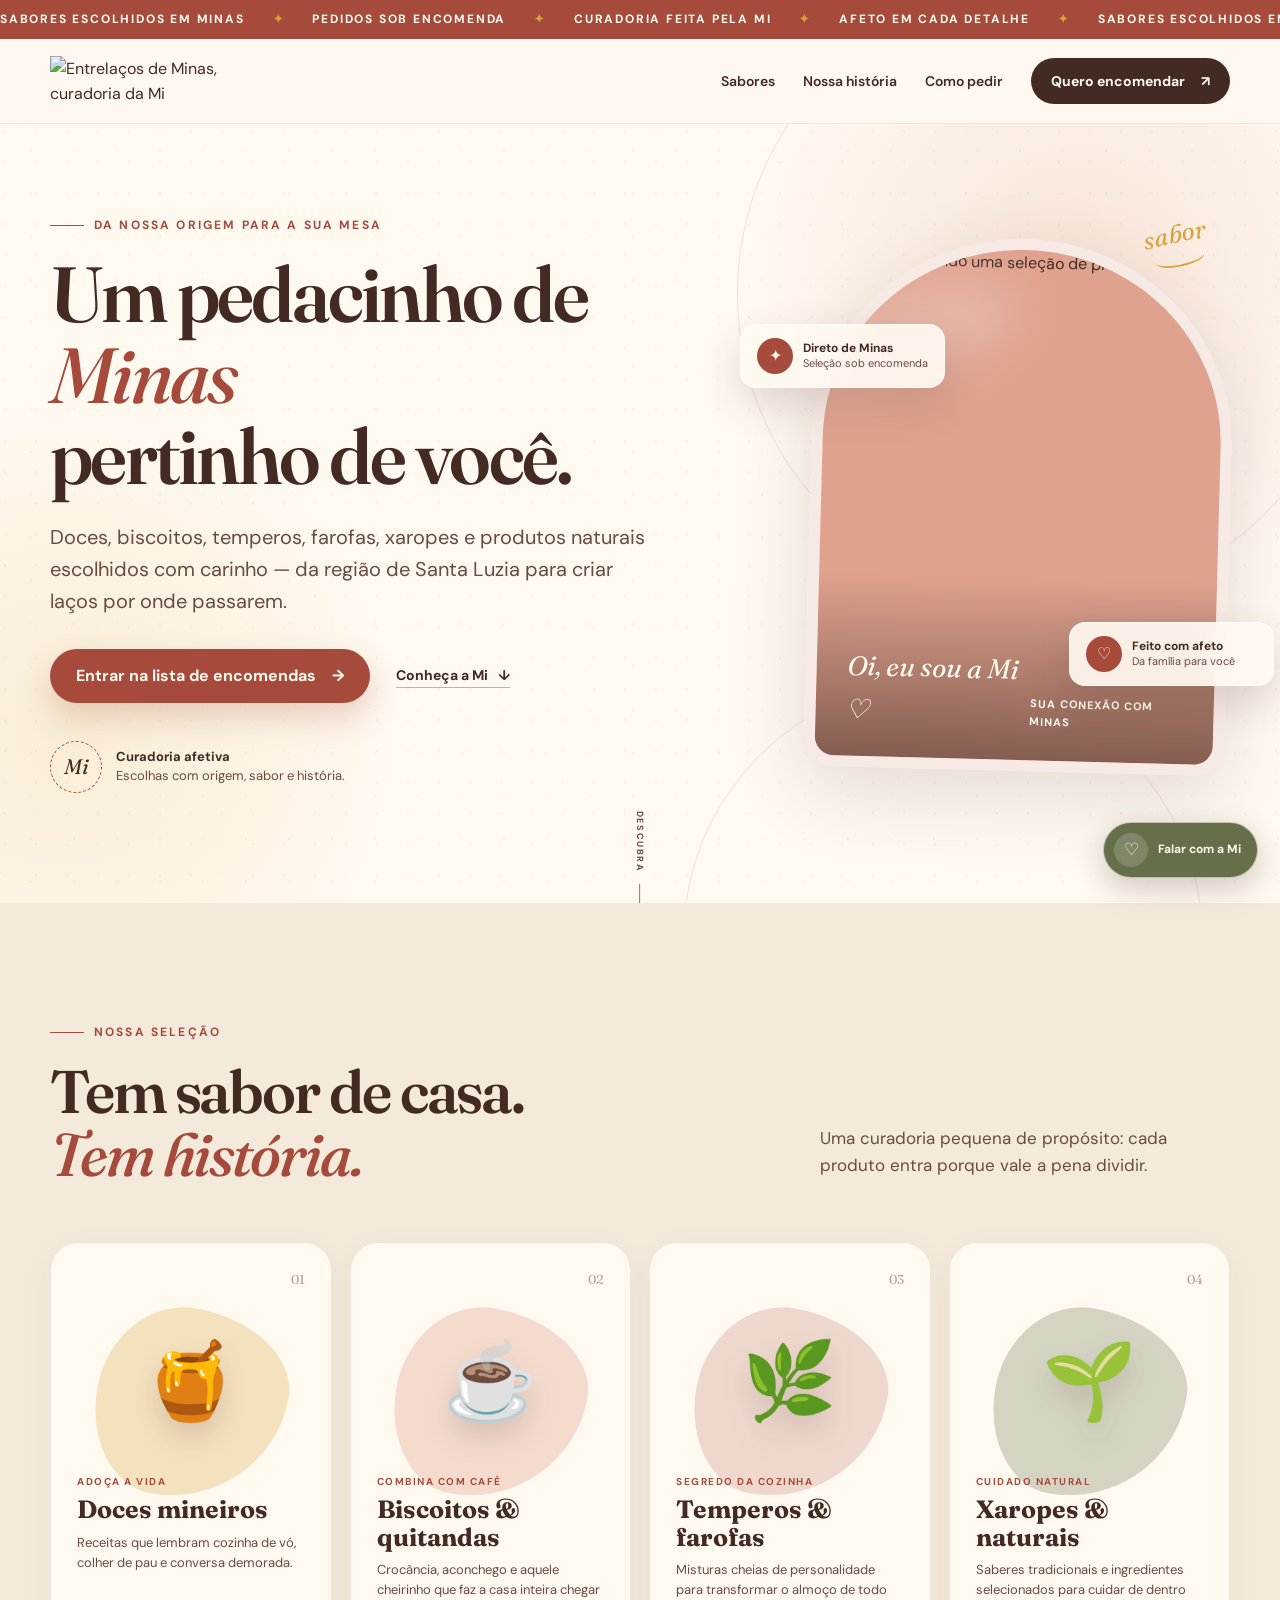
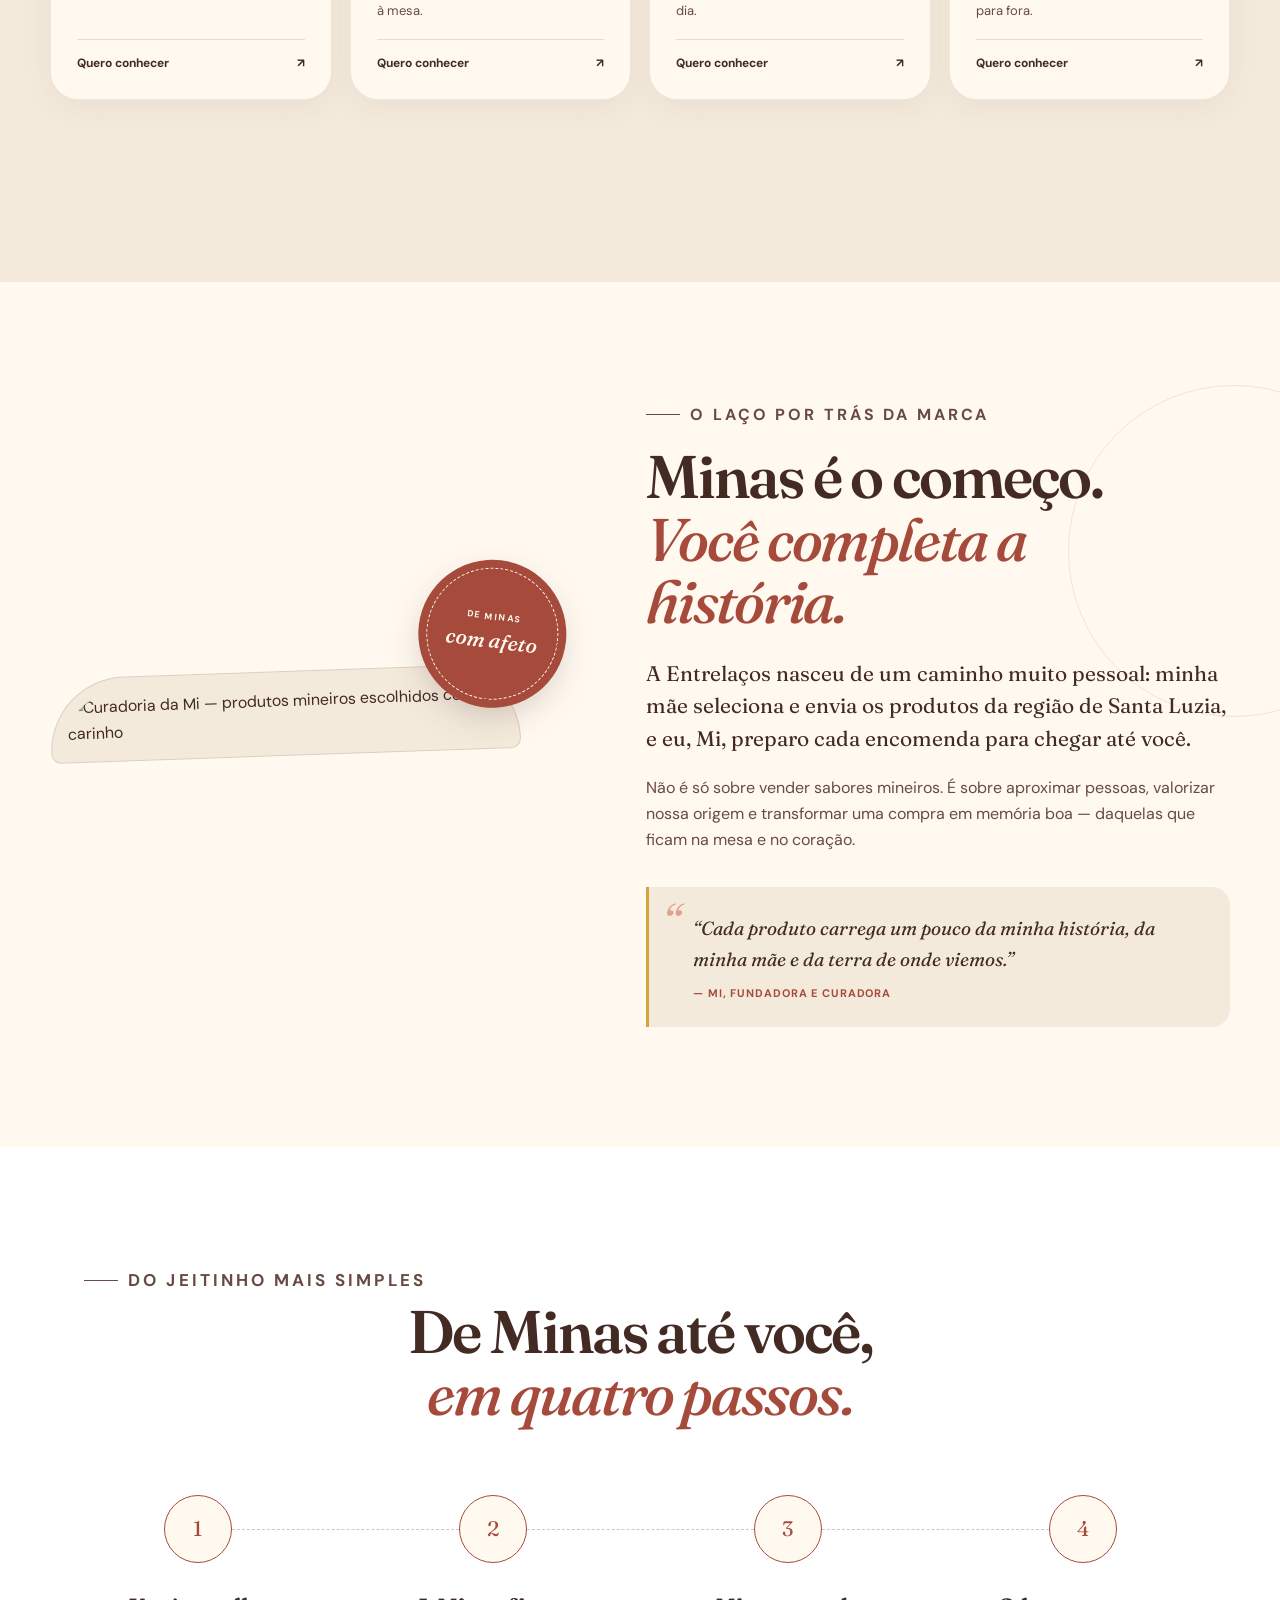
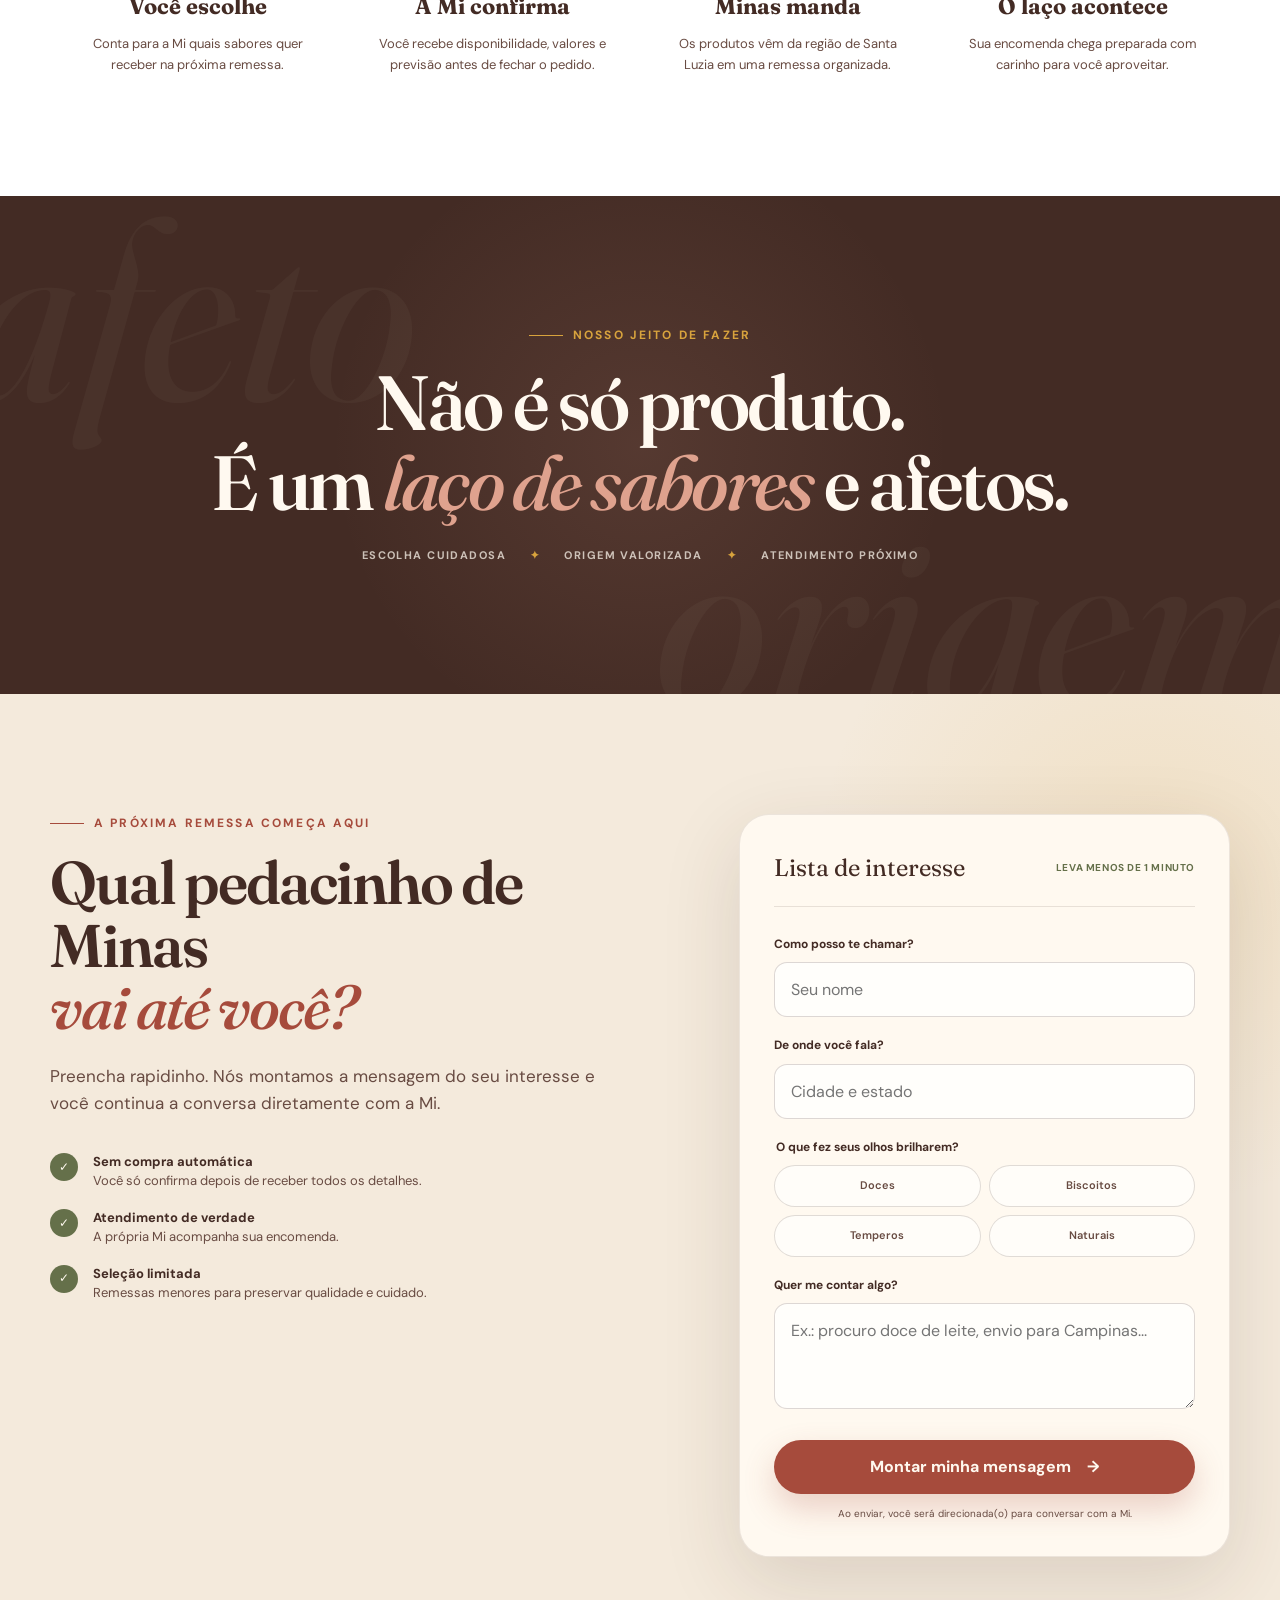
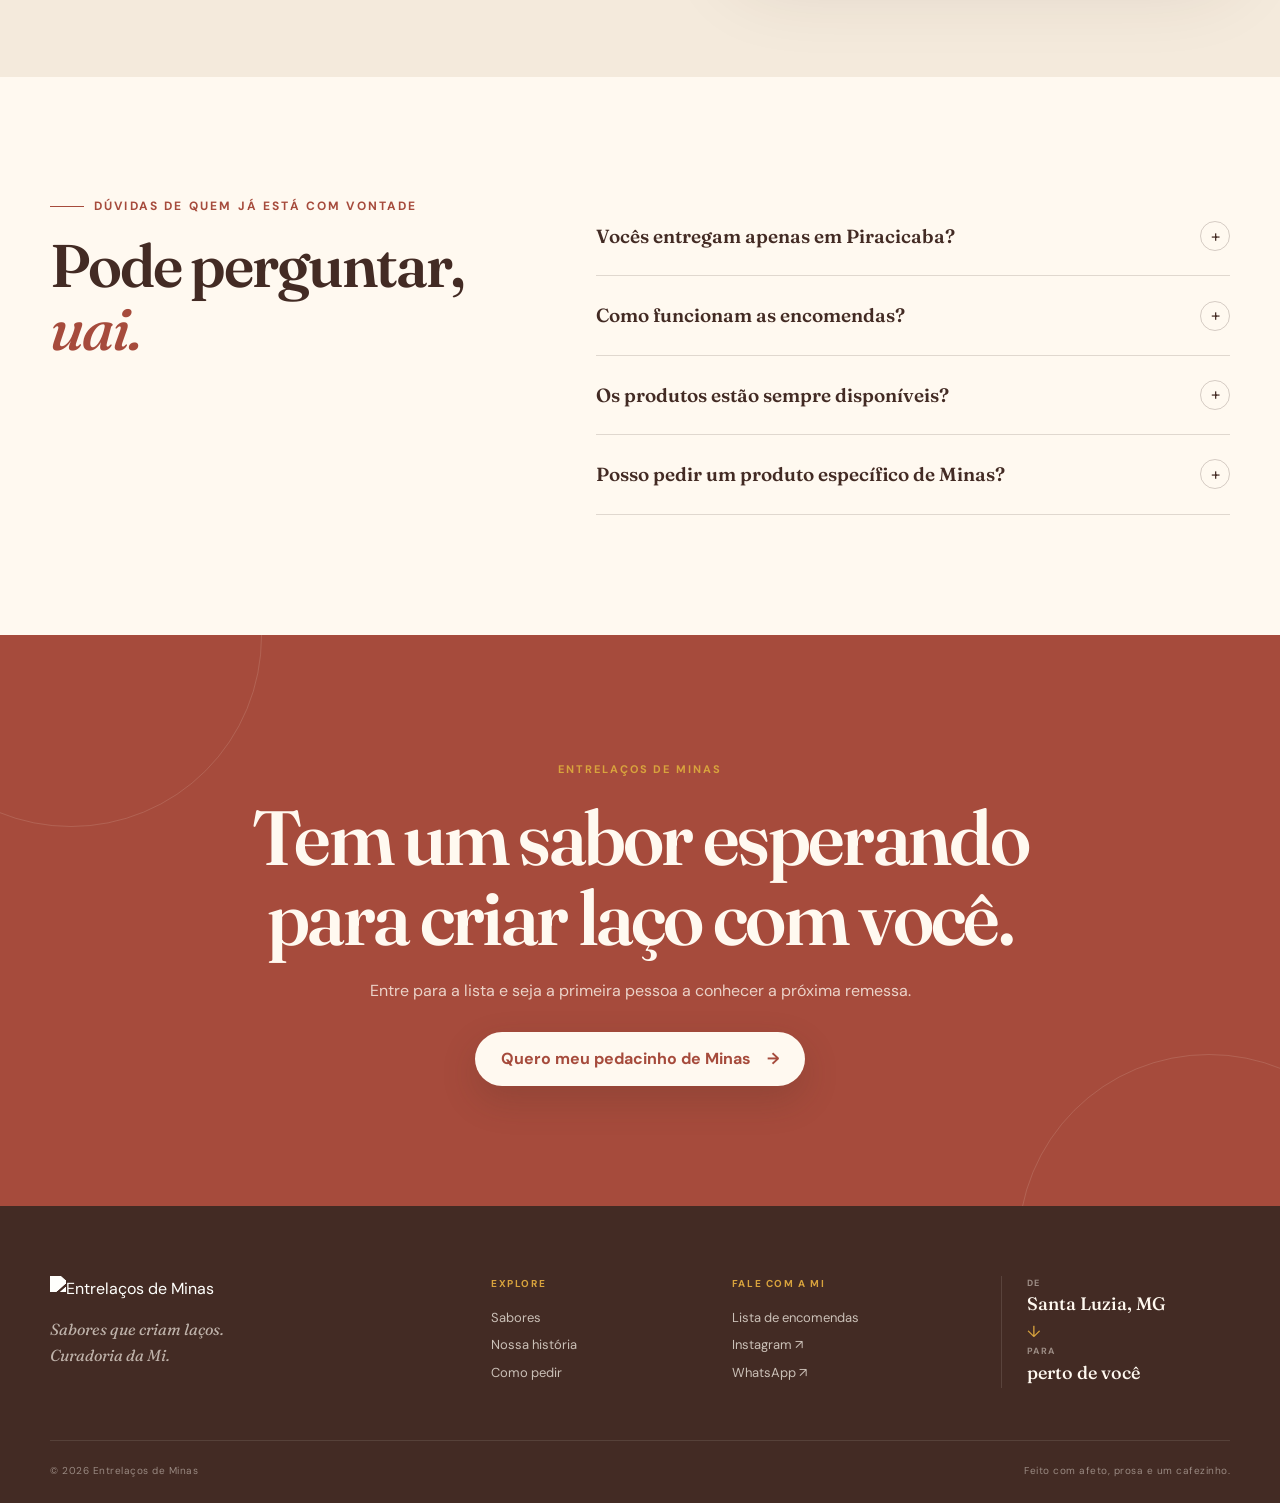
==== index.html @ acceaf6e "Publica a primeira versão do site" ====
<!doctype html>
<html lang="pt-BR">
  <head>
    <meta charset="UTF-8" />
    <meta name="viewport" content="width=device-width, initial-scale=1.0" />
    <meta
      name="description"
      content="Entrelaços de Minas — sabores mineiros escolhidos com carinho pela Mi e enviados até você. Doces, biscoitos, temperos, farofas, xaropes e produtos naturais sob encomenda."
    />
    <meta name="theme-color" content="#a64b3c" />
    <meta property="og:title" content="Entrelaços de Minas | Curadoria da Mi" />
    <meta property="og:description" content="Sabores que criam laços. Um pedacinho de Minas pertinho de você." />
    <meta property="og:type" content="website" />
    <meta property="og:image" content="assets/mi-curadoria.jpg" />
    <title>Entrelaços de Minas | Curadoria da Mi</title>
    <link rel="icon" type="image/png" href="assets/favicon.png" />
    <link rel="preconnect" href="https://fonts.googleapis.com" />
    <link rel="preconnect" href="https://fonts.gstatic.com" crossorigin />
    <link
      href="https://fonts.googleapis.com/css2?family=DM+Sans:wght@400;500;600;700&family=Fraunces:opsz,wght@9..144,500;9..144,600;9..144,700&display=swap"
      rel="stylesheet"
    />
    <link rel="stylesheet" href="styles.css" />
  </head>
  <body>
    <a class="skip-link" href="#conteudo">Pular para o conteúdo</a>

    <div class="announcement">
      <div class="marquee" aria-label="Produtos mineiros sob encomenda">
        <div class="marquee__track">
          <span>Sabores escolhidos em Minas</span><i>✦</i>
          <span>Pedidos sob encomenda</span><i>✦</i>
          <span>Curadoria feita pela Mi</span><i>✦</i>
          <span>Afeto em cada detalhe</span><i>✦</i>
          <span aria-hidden="true">Sabores escolhidos em Minas</span><i aria-hidden="true">✦</i>
          <span aria-hidden="true">Pedidos sob encomenda</span><i aria-hidden="true">✦</i>
          <span aria-hidden="true">Curadoria feita pela Mi</span><i aria-hidden="true">✦</i>
          <span aria-hidden="true">Afeto em cada detalhe</span><i aria-hidden="true">✦</i>
        </div>
      </div>
    </div>

    <header class="site-header" id="inicio">
      <div class="shell header-inner">
        <a class="brand" href="#inicio" aria-label="Entrelaços de Minas — início">
          <img src="assets/logo-entrelacos.png" alt="Entrelaços de Minas, curadoria da Mi" />
        </a>

        <button class="menu-button" type="button" aria-expanded="false" aria-controls="menu-principal">
          <span></span><span></span><span></span>
          <span class="sr-only">Abrir menu</span>
        </button>

        <nav class="main-nav" id="menu-principal" aria-label="Menu principal">
          <a href="#sabores">Sabores</a>
          <a href="#historia">Nossa história</a>
          <a href="#como-funciona">Como pedir</a>
          <a class="nav-cta" href="#encomenda">Quero encomendar <span>↗</span></a>
        </nav>
      </div>
    </header>

    <main id="conteudo">
      <section class="hero">
        <div class="hero-orbit orbit-one" aria-hidden="true"></div>
        <div class="hero-orbit orbit-two" aria-hidden="true"></div>
        <div class="shell hero-grid">
          <div class="hero-copy">
            <p class="eyebrow reveal">Da nossa origem para a sua mesa</p>
            <h1 class="reveal reveal-delay-1">
              Um pedacinho de <em>Minas</em><br />pertinho de você.
            </h1>
            <p class="hero-text reveal reveal-delay-2">
              Doces, biscoitos, temperos, farofas, xaropes e produtos naturais escolhidos com carinho — da região de Santa Luzia para criar laços por onde passarem.
            </p>
            <div class="hero-actions reveal reveal-delay-3">
              <a class="button button-primary" href="#encomenda">Entrar na lista de encomendas <span>→</span></a>
              <a class="text-link" href="#historia">Conheça a Mi <span>↓</span></a>
            </div>
            <div class="hero-proof reveal reveal-delay-4">
              <div class="proof-seal" aria-hidden="true"><span>Mi</span></div>
              <p><strong>Curadoria afetiva</strong><br />Escolhas com origem, sabor e história.</p>
            </div>
          </div>

          <div class="hero-visual reveal reveal-delay-2">
            <div class="photo-frame">
              <div class="photo-glow"></div>
              <img src="assets/mi-curadoria.jpg" alt="Mi apresentando uma seleção de produtos mineiros" />
              <div class="photo-caption">
                <span>Oi, eu sou a Mi ♡</span>
                <small>Sua conexão com Minas</small>
              </div>
            </div>
            <div class="floating-card floating-card-top">
              <span class="mini-icon">✦</span>
              <p><strong>Direto de Minas</strong><br />Seleção sob encomenda</p>
            </div>
            <div class="floating-card floating-card-bottom">
              <span class="mini-icon">♡</span>
              <p><strong>Feito com afeto</strong><br />Da família para você</p>
            </div>
            <span class="scribble scribble-one" aria-hidden="true">sabor</span>
          </div>
        </div>

        <a class="scroll-cue" href="#sabores" aria-label="Rolar para conhecer os sabores">
          <span>descubra</span><i></i>
        </a>
      </section>

      <section class="categories section" id="sabores">
        <div class="shell">
          <div class="section-heading reveal">
            <div>
              <p class="eyebrow">Nossa seleção</p>
              <h2>Tem sabor de casa.<br /><em>Tem história.</em></h2>
            </div>
            <p>Uma curadoria pequena de propósito: cada produto entra porque vale a pena dividir.</p>
          </div>

          <div class="category-grid">
            <article class="category-card card-sweets reveal">
              <div class="category-number">01</div>
              <div class="category-art" aria-hidden="true"><span>🍯</span></div>
              <p class="category-tag">Adoça a vida</p>
              <h3>Doces mineiros</h3>
              <p>Receitas que lembram cozinha de vó, colher de pau e conversa demorada.</p>
              <a href="#encomenda" data-interest="Doces mineiros">Quero conhecer <span>↗</span></a>
            </article>

            <article class="category-card card-biscuits reveal reveal-delay-1">
              <div class="category-number">02</div>
              <div class="category-art" aria-hidden="true"><span>☕</span></div>
              <p class="category-tag">Combina com café</p>
              <h3>Biscoitos & quitandas</h3>
              <p>Crocância, aconchego e aquele cheirinho que faz a casa inteira chegar à mesa.</p>
              <a href="#encomenda" data-interest="Biscoitos e quitandas">Quero conhecer <span>↗</span></a>
            </article>

            <article class="category-card card-spices reveal reveal-delay-2">
              <div class="category-number">03</div>
              <div class="category-art" aria-hidden="true"><span>🌿</span></div>
              <p class="category-tag">Segredo da cozinha</p>
              <h3>Temperos & farofas</h3>
              <p>Misturas cheias de personalidade para transformar o almoço de todo dia.</p>
              <a href="#encomenda" data-interest="Temperos e farofas">Quero conhecer <span>↗</span></a>
            </article>

            <article class="category-card card-natural reveal reveal-delay-3">
              <div class="category-number">04</div>
              <div class="category-art" aria-hidden="true"><span>🌱</span></div>
              <p class="category-tag">Cuidado natural</p>
              <h3>Xaropes & naturais</h3>
              <p>Saberes tradicionais e ingredientes selecionados para cuidar de dentro para fora.</p>
              <a href="#encomenda" data-interest="Xaropes e produtos naturais">Quero conhecer <span>↗</span></a>
            </article>
          </div>

          <p class="availability-note reveal"><span>✦</span> A seleção varia conforme cada remessa. É isso que torna cada chegada tão especial.</p>
        </div>
      </section>

      <section class="story section" id="historia">
        <div class="shell story-grid">
          <div class="story-visual reveal">
            <div class="story-image-wrap">
              <img src="assets/post-curadoria.png" alt="Curadoria da Mi — produtos mineiros escolhidos com carinho" />
              <div class="stamp" aria-hidden="true"><span>de Minas</span><b>com afeto</b></div>
            </div>
          </div>

          <div class="story-copy reveal reveal-delay-1">
            <p class="eyebrow">O laço por trás da marca</p>
            <h2>Minas é o começo.<br /><em>Você completa a história.</em></h2>
            <p class="story-lead">
              A Entrelaços nasceu de um caminho muito pessoal: minha mãe seleciona e envia os produtos da região de Santa Luzia, e eu, Mi, preparo cada encomenda para chegar até você.
            </p>
            <p>
              Não é só sobre vender sabores mineiros. É sobre aproximar pessoas, valorizar nossa origem e transformar uma compra em memória boa — daquelas que ficam na mesa e no coração.
            </p>
            <blockquote>
              “Cada produto carrega um pouco da minha história, da minha mãe e da terra de onde viemos.”
              <cite>— Mi, fundadora e curadora</cite>
            </blockquote>
          </div>
        </div>
      </section>

      <section class="path section" id="como-funciona">
        <div class="shell">
          <div class="section-heading centered reveal">
            <p class="eyebrow">Do jeitinho mais simples</p>
            <h2>De Minas até você,<br /><em>em quatro passos.</em></h2>
          </div>

          <div class="steps">
            <article class="step reveal">
              <div class="step-icon">1</div>
              <span class="step-line" aria-hidden="true"></span>
              <h3>Você escolhe</h3>
              <p>Conta para a Mi quais sabores quer receber na próxima remessa.</p>
            </article>
            <article class="step reveal reveal-delay-1">
              <div class="step-icon">2</div>
              <span class="step-line" aria-hidden="true"></span>
              <h3>A Mi confirma</h3>
              <p>Você recebe disponibilidade, valores e previsão antes de fechar o pedido.</p>
            </article>
            <article class="step reveal reveal-delay-2">
              <div class="step-icon">3</div>
              <span class="step-line" aria-hidden="true"></span>
              <h3>Minas manda</h3>
              <p>Os produtos vêm da região de Santa Luzia em uma remessa organizada.</p>
            </article>
            <article class="step reveal reveal-delay-3">
              <div class="step-icon">4</div>
              <h3>O laço acontece</h3>
              <p>Sua encomenda chega preparada com carinho para você aproveitar.</p>
            </article>
          </div>
        </div>
      </section>

      <section class="manifesto">
        <div class="manifesto-word word-one" aria-hidden="true">afeto</div>
        <div class="manifesto-word word-two" aria-hidden="true">origem</div>
        <div class="shell manifesto-inner reveal">
          <p class="eyebrow light">Nosso jeito de fazer</p>
          <h2>Não é só produto.<br />É um <em>laço de sabores</em> e afetos.</h2>
          <div class="manifesto-values">
            <span>Escolha cuidadosa</span>
            <i>✦</i>
            <span>Origem valorizada</span>
            <i>✦</i>
            <span>Atendimento próximo</span>
          </div>
        </div>
      </section>

      <section class="order section" id="encomenda">
        <div class="shell order-grid">
          <div class="order-copy reveal">
            <p class="eyebrow">A próxima remessa começa aqui</p>
            <h2>Qual pedacinho de Minas<br /><em>vai até você?</em></h2>
            <p>Preencha rapidinho. Nós montamos a mensagem do seu interesse e você continua a conversa diretamente com a Mi.</p>

            <div class="order-perks">
              <div><span>✓</span><p><strong>Sem compra automática</strong><br />Você só confirma depois de receber todos os detalhes.</p></div>
              <div><span>✓</span><p><strong>Atendimento de verdade</strong><br />A própria Mi acompanha sua encomenda.</p></div>
              <div><span>✓</span><p><strong>Seleção limitada</strong><br />Remessas menores para preservar qualidade e cuidado.</p></div>
            </div>
          </div>

          <form class="order-form reveal reveal-delay-1" id="order-form">
            <div class="form-top">
              <span>Lista de interesse</span>
              <small>Leva menos de 1 minuto</small>
            </div>

            <label for="name">Como posso te chamar?</label>
            <input id="name" name="name" type="text" placeholder="Seu nome" autocomplete="name" required />

            <label for="city">De onde você fala?</label>
            <input id="city" name="city" type="text" placeholder="Cidade e estado" autocomplete="address-level2" required />

            <fieldset>
              <legend>O que fez seus olhos brilharem?</legend>
              <div class="choice-grid">
                <label class="choice"><input type="checkbox" name="interest" value="Doces mineiros" /><span>Doces</span></label>
                <label class="choice"><input type="checkbox" name="interest" value="Biscoitos e quitandas" /><span>Biscoitos</span></label>
                <label class="choice"><input type="checkbox" name="interest" value="Temperos e farofas" /><span>Temperos</span></label>
                <label class="choice"><input type="checkbox" name="interest" value="Xaropes e naturais" /><span>Naturais</span></label>
              </div>
            </fieldset>

            <label for="note">Quer me contar algo?</label>
            <textarea id="note" name="note" rows="3" placeholder="Ex.: procuro doce de leite, envio para Campinas..."></textarea>

            <button class="button button-primary form-submit" type="submit">Montar minha mensagem <span>→</span></button>
            <p class="form-note">Ao enviar, você será direcionada(o) para conversar com a Mi.</p>
          </form>
        </div>
      </section>

      <section class="faq section">
        <div class="shell faq-grid">
          <div class="faq-heading reveal">
            <p class="eyebrow">Dúvidas de quem já está com vontade</p>
            <h2>Pode perguntar,<br /><em>uai.</em></h2>
          </div>
          <div class="accordion reveal reveal-delay-1">
            <details>
              <summary>Vocês entregam apenas em Piracicaba?<span>+</span></summary>
              <p>Não. A Entrelaços nasceu em Piracicaba, mas queremos levar os sabores de Minas cada vez mais longe. A disponibilidade e o frete são confirmados conforme sua cidade.</p>
            </details>
            <details>
              <summary>Como funcionam as encomendas?<span>+</span></summary>
              <p>Você demonstra interesse, recebe o catálogo da remessa e confirma o pedido diretamente com a Mi. Tudo é combinado antes do pagamento.</p>
            </details>
            <details>
              <summary>Os produtos estão sempre disponíveis?<span>+</span></summary>
              <p>Como trabalhamos com curadoria e remessas, a seleção pode variar. Assim você conhece novos sabores e cada envio continua especial.</p>
            </details>
            <details>
              <summary>Posso pedir um produto específico de Minas?<span>+</span></summary>
              <p>Claro! Conte para a Mi o que procura. Se estiver ao alcance da nossa rede em Santa Luzia e região, vamos tentar incluir na próxima seleção.</p>
            </details>
          </div>
        </div>
      </section>

      <section class="final-cta">
        <div class="final-cta-pattern" aria-hidden="true"></div>
        <div class="shell final-cta-inner reveal">
          <span class="final-mini">Entrelaços de Minas</span>
          <h2>Tem um sabor esperando<br />para criar laço com você.</h2>
          <p>Entre para a lista e seja a primeira pessoa a conhecer a próxima remessa.</p>
          <a class="button button-cream" href="#encomenda">Quero meu pedacinho de Minas <span>→</span></a>
        </div>
      </section>
    </main>

    <footer>
      <div class="shell footer-grid">
        <div class="footer-brand">
          <img src="assets/logo-entrelacos.png" alt="Entrelaços de Minas" />
          <p>Sabores que criam laços.<br />Curadoria da Mi.</p>
        </div>
        <div class="footer-links">
          <p>Explore</p>
          <a href="#sabores">Sabores</a>
          <a href="#historia">Nossa história</a>
          <a href="#como-funciona">Como pedir</a>
        </div>
        <div class="footer-links">
          <p>Fale com a Mi</p>
          <a href="#encomenda">Lista de encomendas</a>
          <a class="instagram-link" href="#" rel="noopener">Instagram <span>↗</span></a>
          <a class="whatsapp-link" href="#">WhatsApp <span>↗</span></a>
        </div>
        <div class="footer-origin">
          <span>De</span>
          <strong>Santa Luzia, MG</strong>
          <i>↓</i>
          <span>Para</span>
          <strong>perto de você</strong>
        </div>
      </div>
      <div class="shell footer-bottom">
        <p>© <span id="year"></span> Entrelaços de Minas</p>
        <p>Feito com afeto, prosa e um cafezinho.</p>
      </div>
    </footer>

    <a class="floating-whatsapp whatsapp-link" href="#" aria-label="Conversar com a Mi pelo WhatsApp">
      <span>♡</span><b>Falar com a Mi</b>
    </a>

    <div class="toast" id="toast" role="status" aria-live="polite"></div>

    <script src="config.js"></script>
    <script src="script.js"></script>
  </body>
</html>
---- styles.css ----
:root {
  --cream: #fff9f0;
  --cream-deep: #f4eadc;
  --terra: #a64b3c;
  --terra-dark: #81382e;
  --coffee: #432b24;
  --coffee-soft: #684b42;
  --gold: #d8a33d;
  --olive: #65704a;
  --rose: #dfa28e;
  --white: #ffffff;
  --shadow: 0 24px 80px rgba(67, 43, 36, 0.14);
  --radius: 28px;
  --shell: min(1180px, calc(100% - 48px));
  --serif: "Fraunces", Georgia, serif;
  --sans: "DM Sans", Arial, sans-serif;
}

* {
  box-sizing: border-box;
}

html {
  scroll-behavior: smooth;
  scroll-padding-top: 100px;
}

body {
  margin: 0;
  overflow-x: hidden;
  background: var(--cream);
  color: var(--coffee);
  font-family: var(--sans);
  font-size: 16px;
  line-height: 1.6;
}

body.menu-open {
  overflow: hidden;
}

img {
  display: block;
  max-width: 100%;
}

a {
  color: inherit;
  text-decoration: none;
}

button,
input,
textarea {
  font: inherit;
}

.shell {
  width: var(--shell);
  margin-inline: auto;
}

.section {
  padding: 120px 0;
}

.sr-only {
  position: absolute;
  width: 1px;
  height: 1px;
  padding: 0;
  margin: -1px;
  overflow: hidden;
  clip: rect(0, 0, 0, 0);
  white-space: nowrap;
  border: 0;
}

.skip-link {
  position: fixed;
  top: 12px;
  left: 12px;
  z-index: 9999;
  padding: 12px 18px;
  transform: translateY(-160%);
  border-radius: 999px;
  background: var(--coffee);
  color: var(--cream);
  transition: transform 0.2s ease;
}

.skip-link:focus {
  transform: translateY(0);
}

.announcement {
  position: relative;
  z-index: 50;
  overflow: hidden;
  background: var(--terra);
  color: var(--cream);
  font-size: 12px;
  font-weight: 700;
  letter-spacing: 0.15em;
  text-transform: uppercase;
}

.marquee {
  overflow: hidden;
}

.marquee__track {
  display: flex;
  width: max-content;
  align-items: center;
  gap: 28px;
  padding: 10px 0;
  animation: marquee 26s linear infinite;
}

.marquee i {
  color: var(--gold);
  font-style: normal;
}

@keyframes marquee {
  to { transform: translateX(-50%); }
}

.site-header {
  position: sticky;
  top: 0;
  z-index: 40;
  border-bottom: 1px solid rgba(67, 43, 36, 0.08);
  background: rgba(255, 249, 240, 0.86);
  backdrop-filter: blur(18px);
}

.header-inner {
  display: flex;
  min-height: 84px;
  align-items: center;
  justify-content: space-between;
  gap: 28px;
}

.brand {
  width: 220px;
  flex: 0 0 auto;
}

.brand img {
  width: 100%;
}

.main-nav {
  display: flex;
  align-items: center;
  gap: 28px;
  font-size: 14px;
  font-weight: 600;
}

.main-nav > a:not(.nav-cta) {
  position: relative;
  padding: 8px 0;
}

.main-nav > a:not(.nav-cta)::after {
  position: absolute;
  right: 0;
  bottom: 2px;
  left: 0;
  height: 2px;
  content: "";
  background: var(--terra);
  transform: scaleX(0);
  transform-origin: right;
  transition: transform 0.3s ease;
}

.main-nav > a:not(.nav-cta):hover::after,
.main-nav > a:not(.nav-cta):focus-visible::after {
  transform: scaleX(1);
  transform-origin: left;
}

.nav-cta,
.button {
  display: inline-flex;
  min-height: 54px;
  align-items: center;
  justify-content: center;
  gap: 16px;
  border: 0;
  border-radius: 999px;
  cursor: pointer;
  font-weight: 700;
  transition: transform 0.25s ease, box-shadow 0.25s ease, background 0.25s ease;
}

.nav-cta {
  min-height: 46px;
  padding: 0 20px;
  background: var(--coffee);
  color: var(--cream);
}

.button {
  padding: 0 26px;
}

.button:hover,
.nav-cta:hover {
  transform: translateY(-3px);
}

.button-primary {
  background: var(--terra);
  box-shadow: 0 14px 32px rgba(166, 75, 60, 0.24);
  color: var(--cream);
}

.button-primary:hover {
  background: var(--terra-dark);
  box-shadow: 0 18px 40px rgba(166, 75, 60, 0.32);
}

.button-cream {
  background: var(--cream);
  box-shadow: 0 14px 36px rgba(67, 43, 36, 0.2);
  color: var(--terra);
}

.menu-button {
  display: none;
  width: 48px;
  height: 48px;
  align-items: center;
  justify-content: center;
  flex-direction: column;
  gap: 5px;
  border: 1px solid rgba(67, 43, 36, 0.15);
  border-radius: 50%;
  background: transparent;
}

.menu-button > span:not(.sr-only) {
  width: 19px;
  height: 2px;
  background: var(--coffee);
  transition: transform 0.25s ease, opacity 0.25s ease;
}

.hero {
  position: relative;
  display: flex;
  min-height: calc(100svh - 121px);
  align-items: center;
  overflow: hidden;
  padding: 70px 0 88px;
  background:
    radial-gradient(circle at 84% 20%, rgba(223, 162, 142, 0.24), transparent 27%),
    radial-gradient(circle at 5% 78%, rgba(216, 163, 61, 0.14), transparent 25%),
    var(--cream);
}

.hero::before {
  position: absolute;
  inset: 0;
  content: "";
  opacity: 0.24;
  pointer-events: none;
  background-image:
    radial-gradient(circle at 16% 24%, rgba(166, 75, 60, 0.22) 0 1px, transparent 1.5px),
    radial-gradient(circle at 72% 62%, rgba(101, 112, 74, 0.18) 0 1px, transparent 1.5px);
  background-size: 31px 31px, 43px 43px;
}

.hero-grid {
  position: relative;
  z-index: 2;
  display: grid;
  align-items: center;
  grid-template-columns: minmax(0, 1.02fr) minmax(390px, 0.78fr);
  gap: 78px;
}

.eyebrow {
  display: flex;
  align-items: center;
  gap: 10px;
  margin: 0 0 18px;
  color: var(--terra);
  font-size: 12px;
  font-weight: 700;
  letter-spacing: 0.18em;
  text-transform: uppercase;
}

.eyebrow::before {
  width: 34px;
  height: 1px;
  content: "";
  background: currentColor;
}

.eyebrow.light {
  justify-content: center;
  color: var(--gold);
}

h1,
h2,
h3,
p {
  margin-top: 0;
}

h1,
h2 {
  margin-bottom: 24px;
  font-family: var(--serif);
  font-weight: 600;
  letter-spacing: -0.035em;
  line-height: 1.04;
}

h1 {
  max-width: 720px;
  font-size: clamp(54px, 6.1vw, 88px);
}

h2 {
  font-size: clamp(44px, 4.7vw, 68px);
}

h1 em,
h2 em {
  color: var(--terra);
  font-weight: 500;
}

.hero-text {
  max-width: 615px;
  margin-bottom: 32px;
  color: var(--coffee-soft);
  font-size: clamp(17px, 1.6vw, 20px);
}

.hero-actions {
  display: flex;
  align-items: center;
  gap: 26px;
}

.text-link {
  display: inline-flex;
  align-items: center;
  gap: 10px;
  border-bottom: 1px solid rgba(67, 43, 36, 0.35);
  font-size: 14px;
  font-weight: 700;
}

.hero-proof {
  display: flex;
  align-items: center;
  gap: 14px;
  margin-top: 38px;
}

.proof-seal {
  display: grid;
  width: 52px;
  height: 52px;
  flex: 0 0 auto;
  place-items: center;
  border: 1px dashed var(--terra);
  border-radius: 50%;
  animation: slow-spin 18s linear infinite;
}

.proof-seal span {
  font-family: var(--serif);
  font-size: 21px;
  font-style: italic;
  animation: reverse-spin 18s linear infinite;
}

@keyframes slow-spin { to { transform: rotate(360deg); } }
@keyframes reverse-spin { to { transform: rotate(-360deg); } }

.hero-proof p {
  margin: 0;
  color: var(--coffee-soft);
  font-size: 13px;
  line-height: 1.45;
}

.hero-proof strong {
  color: var(--coffee);
}

.hero-visual {
  position: relative;
  max-width: 510px;
  margin-left: auto;
}

.photo-frame {
  position: relative;
  overflow: hidden;
  border: 11px solid rgba(255, 255, 255, 0.76);
  border-radius: 50% 50% 30px 30px / 38% 38% 30px 30px;
  box-shadow: var(--shadow);
  background: var(--rose);
  transform: rotate(1.5deg);
}

.photo-frame > img {
  width: 100%;
  aspect-ratio: 0.78;
  object-fit: cover;
  object-position: center 25%;
  transition: transform 0.8s cubic-bezier(.2,.8,.2,1);
}

.photo-frame:hover > img {
  transform: scale(1.035);
}

.photo-frame::after {
  position: absolute;
  inset: auto 0 0;
  height: 36%;
  content: "";
  pointer-events: none;
  background: linear-gradient(transparent, rgba(67, 43, 36, 0.58));
}

.photo-caption {
  position: absolute;
  right: 30px;
  bottom: 26px;
  left: 30px;
  z-index: 2;
  display: flex;
  align-items: end;
  justify-content: space-between;
  color: var(--cream);
}

.photo-caption span {
  font-family: var(--serif);
  font-size: 27px;
  font-style: italic;
}

.photo-caption small {
  padding-bottom: 4px;
  font-size: 11px;
  font-weight: 700;
  letter-spacing: 0.09em;
  text-transform: uppercase;
}

.photo-glow {
  position: absolute;
  top: 8%;
  left: -10%;
  z-index: 3;
  width: 60%;
  height: 18%;
  border-radius: 50%;
  background: rgba(255, 255, 255, 0.22);
  filter: blur(24px);
  transform: rotate(-18deg);
}

.floating-card {
  position: absolute;
  z-index: 5;
  display: flex;
  align-items: center;
  gap: 10px;
  min-width: 205px;
  padding: 13px 16px;
  border: 1px solid rgba(255, 255, 255, 0.7);
  border-radius: 16px;
  box-shadow: 0 16px 40px rgba(67, 43, 36, 0.16);
  background: rgba(255, 249, 240, 0.92);
  backdrop-filter: blur(12px);
  animation: float 4.5s ease-in-out infinite;
}

.floating-card p {
  margin: 0;
  color: var(--coffee-soft);
  font-size: 11px;
  line-height: 1.35;
}

.floating-card strong {
  color: var(--coffee);
  font-size: 12px;
}

.floating-card-top {
  top: 16%;
  left: -70px;
}

.floating-card-bottom {
  right: -44px;
  bottom: 16%;
  animation-delay: -2s;
}

.mini-icon {
  display: grid;
  width: 36px;
  height: 36px;
  flex: 0 0 auto;
  place-items: center;
  border-radius: 50%;
  background: var(--terra);
  color: var(--cream);
}

@keyframes float {
  0%, 100% { transform: translateY(0) rotate(-1deg); }
  50% { transform: translateY(-10px) rotate(1deg); }
}

.scribble {
  position: absolute;
  z-index: 6;
  color: var(--gold);
  font-family: var(--serif);
  font-size: 25px;
  font-style: italic;
  transform: rotate(-12deg);
}

.scribble-one {
  top: -25px;
  right: 22px;
}

.scribble-one::after {
  display: block;
  width: 50px;
  height: 15px;
  margin: -4px auto 0;
  border-bottom: 2px solid currentColor;
  border-radius: 50%;
  content: "";
}

.hero-orbit {
  position: absolute;
  border: 1px solid rgba(166, 75, 60, 0.14);
  border-radius: 50%;
  pointer-events: none;
}

.orbit-one {
  top: -18%;
  right: -6%;
  width: 620px;
  height: 620px;
}

.orbit-two {
  right: 6%;
  bottom: -38%;
  width: 520px;
  height: 520px;
}

.scroll-cue {
  position: absolute;
  bottom: 24px;
  left: 50%;
  z-index: 4;
  display: flex;
  align-items: center;
  gap: 12px;
  color: var(--coffee-soft);
  font-size: 9px;
  font-weight: 700;
  letter-spacing: 0.18em;
  text-transform: uppercase;
  transform: translateX(-50%) rotate(90deg);
  transform-origin: center;
}

.scroll-cue i {
  position: relative;
  width: 50px;
  height: 1px;
  overflow: hidden;
  background: rgba(67, 43, 36, 0.2);
}

.scroll-cue i::after {
  position: absolute;
  inset: 0;
  content: "";
  background: var(--terra);
  animation: scroll-line 2s ease-in-out infinite;
}

@keyframes scroll-line {
  0% { transform: translateX(-100%); }
  55%, 100% { transform: translateX(100%); }
}

.categories {
  background: var(--cream-deep);
}

.section-heading {
  display: flex;
  align-items: end;
  justify-content: space-between;
  gap: 60px;
  margin-bottom: 56px;
}

.section-heading h2 {
  margin-bottom: 0;
}

.section-heading > p {
  max-width: 410px;
  margin-bottom: 6px;
  color: var(--coffee-soft);
  font-size: 17px;
}

.section-heading.centered {
  display: block;
  text-align: center;
}

.section-heading.centered .eyebrow {
  justify-content: center;
}

.category-grid {
  display: grid;
  grid-template-columns: repeat(4, 1fr);
  gap: 18px;
}

.category-card {
  position: relative;
  display: flex;
  min-height: 440px;
  overflow: hidden;
  flex-direction: column;
  padding: 26px;
  border: 1px solid rgba(67, 43, 36, 0.09);
  border-radius: var(--radius);
  box-shadow: 0 8px 30px rgba(67, 43, 36, 0.05);
  background: var(--cream);
  isolation: isolate;
  transition: transform 0.35s ease, box-shadow 0.35s ease;
}

.category-card::after {
  position: absolute;
  top: 66px;
  left: 50%;
  z-index: -1;
  width: 190px;
  height: 190px;
  border-radius: 44% 56% 63% 37% / 50% 38% 62% 50%;
  content: "";
  background: var(--card-accent);
  transform: translateX(-50%) rotate(10deg);
  transition: border-radius 0.5s ease, transform 0.5s ease;
}

.category-card:hover {
  z-index: 2;
  box-shadow: var(--shadow);
  transform: translateY(-12px) rotate(-1deg);
}

.category-card:nth-child(even):hover {
  transform: translateY(-12px) rotate(1deg);
}

.category-card:hover::after {
  border-radius: 58% 42% 38% 62% / 42% 60% 40% 58%;
  transform: translateX(-50%) rotate(-6deg) scale(1.07);
}

.card-sweets { --card-accent: rgba(216, 163, 61, 0.28); }
.card-biscuits { --card-accent: rgba(223, 162, 142, 0.34); }
.card-spices { --card-accent: rgba(166, 75, 60, 0.19); }
.card-natural { --card-accent: rgba(101, 112, 74, 0.27); }

.category-number {
  align-self: flex-end;
  color: rgba(67, 43, 36, 0.42);
  font-family: var(--serif);
  font-size: 13px;
}

.category-art {
  display: grid;
  height: 185px;
  place-items: center;
}

.category-art span {
  font-size: 76px;
  filter: drop-shadow(0 14px 14px rgba(67, 43, 36, 0.16));
  transition: transform 0.45s cubic-bezier(.2,.8,.2,1);
}

.category-card:hover .category-art span {
  transform: scale(1.1) rotate(5deg);
}

.category-tag {
  margin-bottom: 6px;
  color: var(--terra);
  font-size: 10px;
  font-weight: 700;
  letter-spacing: 0.15em;
  text-transform: uppercase;
}

.category-card h3 {
  margin: 0 0 9px;
  font-family: var(--serif);
  font-size: 25px;
  line-height: 1.1;
}

.category-card > p:not(.category-tag) {
  margin-bottom: 18px;
  color: var(--coffee-soft);
  font-size: 13px;
  line-height: 1.55;
}

.category-card > a {
  display: flex;
  align-items: center;
  justify-content: space-between;
  margin-top: auto;
  padding-top: 14px;
  border-top: 1px solid rgba(67, 43, 36, 0.13);
  font-size: 12px;
  font-weight: 700;
}

.availability-note {
  display: flex;
  align-items: center;
  justify-content: center;
  gap: 12px;
  margin: 36px 0 0;
  color: var(--coffee-soft);
  font-family: var(--serif);
  font-size: 16px;
  font-style: italic;
}

.availability-note span {
  color: var(--gold);
}

.story {
  position: relative;
  overflow: hidden;
  background: var(--cream);
}

.story::after {
  position: absolute;
  top: 12%;
  right: -120px;
  width: 330px;
  height: 330px;
  border: 1px solid rgba(166, 75, 60, 0.13);
  border-radius: 50%;
  content: "";
}

.story-grid {
  display: grid;
  align-items: center;
  grid-template-columns: minmax(320px, 0.85fr) minmax(0, 1fr);
  gap: 100px;
}

.story-visual {
  position: relative;
}

.story-image-wrap {
  position: relative;
  max-width: 470px;
  padding: 16px;
  border: 1px solid rgba(67, 43, 36, 0.14);
  border-radius: 220px 220px 30px 30px;
  background: var(--cream-deep);
  transform: rotate(-2deg);
}

.story-image-wrap img {
  width: 100%;
  border-radius: 205px 205px 20px 20px;
}

.stamp {
  position: absolute;
  right: -42px;
  bottom: 48px;
  display: flex;
  width: 132px;
  height: 132px;
  align-items: center;
  justify-content: center;
  flex-direction: column;
  border: 1px dashed var(--cream);
  border-radius: 50%;
  box-shadow: 0 0 0 8px var(--terra), 0 12px 35px rgba(67, 43, 36, 0.25);
  background: var(--terra);
  color: var(--cream);
  transform: rotate(9deg);
}

.stamp span {
  font-size: 9px;
  font-weight: 700;
  letter-spacing: 0.17em;
  text-transform: uppercase;
}

.stamp b {
  font-family: var(--serif);
  font-size: 21px;
  font-style: italic;
  font-weight: 500;
}

.story-copy h2 {
  max-width: 700px;
}

.story-copy > p {
  max-width: 650px;
  color: var(--coffee-soft);
  font-size: 16px;
}

.story-copy .story-lead {
  color: var(--coffee);
  font-family: var(--serif);
  font-size: 21px;
  line-height: 1.55;
}

blockquote {
  position: relative;
  margin: 35px 0 0;
  padding: 26px 30px 24px 44px;
  border-left: 3px solid var(--gold);
  border-radius: 0 18px 18px 0;
  background: var(--cream-deep);
  color: var(--coffee);
  font-family: var(--serif);
  font-size: 19px;
  font-style: italic;
}

blockquote::before {
  position: absolute;
  top: 12px;
  left: 13px;
  content: "“";
  color: var(--rose);
  font-size: 46px;
  line-height: 1;
}

blockquote cite {
  display: block;
  margin-top: 11px;
  color: var(--terra);
  font-family: var(--sans);
  font-size: 11px;
  font-style: normal;
  font-weight: 700;
  letter-spacing: 0.08em;
  text-transform: uppercase;
}

.path {
  background: var(--white);
}

.steps {
  display: grid;
  margin-top: 70px;
  grid-template-columns: repeat(4, 1fr);
}

.step {
  position: relative;
  padding: 0 28px;
  text-align: center;
}

.step-icon {
  position: relative;
  z-index: 2;
  display: grid;
  width: 68px;
  height: 68px;
  margin: 0 auto 26px;
  place-items: center;
  border: 1px solid var(--terra);
  border-radius: 50%;
  background: var(--cream);
  color: var(--terra);
  font-family: var(--serif);
  font-size: 21px;
  transition: background 0.3s ease, color 0.3s ease, transform 0.3s ease;
}

.step:hover .step-icon {
  background: var(--terra);
  color: var(--cream);
  transform: scale(1.08) rotate(8deg);
}

.step-line {
  position: absolute;
  top: 34px;
  left: calc(50% + 34px);
  width: calc(100% - 68px);
  border-top: 1px dashed rgba(166, 75, 60, 0.35);
}

.step h3 {
  margin-bottom: 10px;
  font-family: var(--serif);
  font-size: 22px;
}

.step p {
  margin: 0;
  color: var(--coffee-soft);
  font-size: 13px;
}

.manifesto {
  position: relative;
  overflow: hidden;
  padding: 130px 0;
  background: var(--coffee);
  color: var(--cream);
}

.manifesto::before {
  position: absolute;
  inset: 0;
  content: "";
  opacity: 0.12;
  background: radial-gradient(circle at center, var(--rose), transparent 45%);
}

.manifesto-inner {
  position: relative;
  z-index: 2;
  text-align: center;
}

.manifesto h2 {
  max-width: 880px;
  margin-inline: auto;
  font-size: clamp(48px, 6vw, 78px);
}

.manifesto h2 em {
  color: var(--rose);
}

.manifesto-values {
  display: flex;
  align-items: center;
  justify-content: center;
  gap: 24px;
  color: rgba(255, 249, 240, 0.72);
  font-size: 11px;
  font-weight: 700;
  letter-spacing: 0.13em;
  text-transform: uppercase;
}

.manifesto-values i {
  color: var(--gold);
  font-style: normal;
}

.manifesto-word {
  position: absolute;
  color: rgba(255, 249, 240, 0.035);
  font-family: var(--serif);
  font-size: clamp(120px, 20vw, 280px);
  font-style: italic;
  line-height: 1;
  pointer-events: none;
  white-space: nowrap;
}

.word-one {
  top: -15px;
  left: -40px;
}

.word-two {
  right: -35px;
  bottom: -52px;
}

.order {
  background:
    radial-gradient(circle at 90% 18%, rgba(216, 163, 61, 0.15), transparent 24%),
    var(--cream-deep);
}

.order-grid {
  display: grid;
  align-items: start;
  grid-template-columns: 0.9fr 0.75fr;
  gap: 100px;
}

.order-copy > p:not(.eyebrow) {
  max-width: 560px;
  color: var(--coffee-soft);
  font-size: 17px;
}

.order-perks {
  display: grid;
  gap: 18px;
  margin-top: 36px;
}

.order-perks > div {
  display: flex;
  gap: 15px;
}

.order-perks span {
  display: grid;
  width: 28px;
  height: 28px;
  flex: 0 0 auto;
  place-items: center;
  border-radius: 50%;
  background: var(--olive);
  color: var(--cream);
  font-size: 12px;
}

.order-perks p {
  margin: 0;
  color: var(--coffee-soft);
  font-size: 13px;
  line-height: 1.45;
}

.order-perks strong {
  color: var(--coffee);
}

.order-form {
  padding: 34px;
  border: 1px solid rgba(67, 43, 36, 0.1);
  border-radius: 30px;
  box-shadow: var(--shadow);
  background: var(--cream);
}

.form-top {
  display: flex;
  align-items: center;
  justify-content: space-between;
  margin-bottom: 28px;
  padding-bottom: 18px;
  border-bottom: 1px solid rgba(67, 43, 36, 0.12);
}

.form-top span {
  font-family: var(--serif);
  font-size: 24px;
}

.form-top small {
  color: var(--olive);
  font-size: 10px;
  font-weight: 700;
  letter-spacing: 0.06em;
  text-transform: uppercase;
}

.order-form > label,
.order-form legend {
  display: block;
  margin-bottom: 8px;
  color: var(--coffee);
  font-size: 12px;
  font-weight: 700;
}

.order-form input[type="text"],
.order-form textarea {
  width: 100%;
  margin-bottom: 19px;
  padding: 14px 16px;
  border: 1px solid rgba(67, 43, 36, 0.18);
  border-radius: 13px;
  outline: none;
  background: rgba(255, 255, 255, 0.72);
  color: var(--coffee);
  transition: border-color 0.2s ease, box-shadow 0.2s ease;
}

.order-form input[type="text"]:focus,
.order-form textarea:focus {
  border-color: var(--terra);
  box-shadow: 0 0 0 4px rgba(166, 75, 60, 0.11);
}

.order-form textarea {
  resize: vertical;
}

.order-form fieldset {
  margin: 0 0 19px;
  padding: 0;
  border: 0;
}

.choice-grid {
  display: grid;
  grid-template-columns: 1fr 1fr;
  gap: 8px;
}

.choice {
  cursor: pointer;
}

.choice input {
  position: absolute;
  opacity: 0;
  pointer-events: none;
}

.choice span {
  display: block;
  padding: 11px 12px;
  border: 1px solid rgba(67, 43, 36, 0.16);
  border-radius: 999px;
  background: rgba(255, 255, 255, 0.58);
  color: var(--coffee-soft);
  font-size: 11px;
  font-weight: 600;
  text-align: center;
  transition: background 0.2s ease, color 0.2s ease, border-color 0.2s ease;
}

.choice input:checked + span {
  border-color: var(--terra);
  background: var(--terra);
  color: var(--cream);
}

.choice input:focus-visible + span {
  outline: 3px solid rgba(166, 75, 60, 0.22);
  outline-offset: 2px;
}

.form-submit {
  width: 100%;
  margin-top: 4px;
}

.form-note {
  margin: 12px 0 0;
  color: var(--coffee-soft);
  font-size: 10px;
  text-align: center;
}

.faq {
  background: var(--cream);
}

.faq-grid {
  display: grid;
  grid-template-columns: 0.72fr 1fr;
  gap: 90px;
}

.accordion details {
  border-bottom: 1px solid rgba(67, 43, 36, 0.16);
}

.accordion summary {
  display: flex;
  align-items: center;
  justify-content: space-between;
  gap: 24px;
  padding: 24px 0;
  cursor: pointer;
  font-family: var(--serif);
  font-size: 19px;
  font-weight: 600;
  list-style: none;
}

.accordion summary::-webkit-details-marker {
  display: none;
}

.accordion summary span {
  display: grid;
  width: 30px;
  height: 30px;
  flex: 0 0 auto;
  place-items: center;
  border: 1px solid rgba(67, 43, 36, 0.22);
  border-radius: 50%;
  font-family: var(--sans);
  font-size: 17px;
  font-weight: 400;
  transition: transform 0.25s ease, background 0.25s ease, color 0.25s ease;
}

.accordion details[open] summary span {
  background: var(--terra);
  color: var(--cream);
  transform: rotate(45deg);
}

.accordion details p {
  max-width: 660px;
  padding: 0 52px 24px 0;
  color: var(--coffee-soft);
  font-size: 14px;
}

.final-cta {
  position: relative;
  overflow: hidden;
  padding: 120px 0;
  background: var(--terra);
  color: var(--cream);
}

.final-cta::before,
.final-cta::after {
  position: absolute;
  width: 380px;
  height: 380px;
  border: 1px solid rgba(255, 249, 240, 0.13);
  border-radius: 50%;
  content: "";
}

.final-cta::before {
  top: -190px;
  left: -120px;
}

.final-cta::after {
  right: -120px;
  bottom: -230px;
}

.final-cta-inner {
  position: relative;
  z-index: 2;
  text-align: center;
}

.final-mini {
  display: inline-block;
  margin-bottom: 20px;
  color: var(--gold);
  font-size: 11px;
  font-weight: 700;
  letter-spacing: 0.18em;
  text-transform: uppercase;
}

.final-cta h2 {
  max-width: 840px;
  margin-inline: auto;
  font-size: clamp(48px, 6vw, 78px);
}

.final-cta p {
  margin: -4px auto 28px;
  color: rgba(255, 249, 240, 0.78);
}

footer {
  padding: 70px 0 24px;
  background: var(--coffee);
  color: var(--cream);
}

.footer-grid {
  display: grid;
  padding-bottom: 52px;
  grid-template-columns: 1.35fr 0.65fr 0.75fr 0.8fr;
  gap: 55px;
}

.footer-brand img {
  width: 220px;
  margin-bottom: 16px;
  filter: brightness(0) invert(1) sepia(.2);
}

.footer-brand p {
  color: rgba(255, 249, 240, 0.66);
  font-family: var(--serif);
  font-size: 16px;
  font-style: italic;
}

.footer-links {
  display: flex;
  align-items: flex-start;
  flex-direction: column;
  gap: 7px;
}

.footer-links p {
  margin-bottom: 9px;
  color: var(--gold);
  font-size: 10px;
  font-weight: 700;
  letter-spacing: 0.16em;
  text-transform: uppercase;
}

.footer-links a {
  color: rgba(255, 249, 240, 0.72);
  font-size: 13px;
  transition: color 0.2s ease;
}

.footer-links a:hover {
  color: var(--cream);
}

.footer-origin {
  display: grid;
  justify-items: start;
  gap: 0;
  padding-left: 25px;
  border-left: 1px solid rgba(255, 249, 240, 0.12);
}

.footer-origin span {
  color: rgba(255, 249, 240, 0.48);
  font-size: 9px;
  font-weight: 700;
  letter-spacing: 0.13em;
  text-transform: uppercase;
}

.footer-origin strong {
  font-family: var(--serif);
  font-size: 18px;
  font-weight: 500;
}

.footer-origin i {
  color: var(--gold);
  font-style: normal;
}

.footer-bottom {
  display: flex;
  align-items: center;
  justify-content: space-between;
  padding-top: 22px;
  border-top: 1px solid rgba(255, 249, 240, 0.1);
}

.footer-bottom p {
  margin: 0;
  color: rgba(255, 249, 240, 0.46);
  font-size: 10px;
  letter-spacing: 0.05em;
}

.floating-whatsapp {
  position: fixed;
  right: 22px;
  bottom: 22px;
  z-index: 30;
  display: flex;
  align-items: center;
  gap: 10px;
  padding: 10px 16px 10px 10px;
  border: 1px solid rgba(255, 255, 255, 0.58);
  border-radius: 999px;
  box-shadow: 0 10px 30px rgba(67, 43, 36, 0.24);
  background: var(--olive);
  color: var(--cream);
  font-size: 12px;
  transition: transform 0.25s ease;
}

.floating-whatsapp:hover {
  transform: translateY(-4px);
}

.floating-whatsapp span {
  display: grid;
  width: 34px;
  height: 34px;
  place-items: center;
  border-radius: 50%;
  background: rgba(255, 255, 255, 0.16);
  font-size: 17px;
}

.toast {
  position: fixed;
  bottom: 88px;
  left: 50%;
  z-index: 100;
  width: min(430px, calc(100% - 32px));
  padding: 14px 18px;
  border-radius: 14px;
  box-shadow: 0 16px 45px rgba(67, 43, 36, 0.3);
  background: var(--coffee);
  color: var(--cream);
  font-size: 13px;
  opacity: 0;
  pointer-events: none;
  text-align: center;
  transform: translate(-50%, 18px);
  transition: opacity 0.25s ease, transform 0.25s ease;
}

.toast.visible {
  opacity: 1;
  transform: translate(-50%, 0);
}

.reveal {
  opacity: 0;
  transform: translateY(26px);
  transition: opacity 0.75s ease, transform 0.75s cubic-bezier(.2,.8,.2,1);
}

.reveal-delay-1 { transition-delay: 0.1s; }
.reveal-delay-2 { transition-delay: 0.2s; }
.reveal-delay-3 { transition-delay: 0.3s; }
.reveal-delay-4 { transition-delay: 0.4s; }

.reveal.visible {
  opacity: 1;
  transform: translateY(0);
}

@media (max-width: 1050px) {
  .hero-grid {
    grid-template-columns: 1fr 0.72fr;
    gap: 45px;
  }

  .floating-card-top { left: -38px; }
  .floating-card-bottom { right: -20px; }

  .category-grid {
    grid-template-columns: repeat(2, 1fr);
  }

  .story-grid,
  .order-grid {
    gap: 60px;
  }

  .main-nav {
    gap: 18px;
  }
}

@media (max-width: 820px) {
  :root {
    --shell: min(100% - 34px, 680px);
  }

  .section {
    padding: 88px 0;
  }

  .header-inner {
    min-height: 72px;
  }

  .brand {
    width: 185px;
  }

  .menu-button {
    display: flex;
    position: relative;
    z-index: 2;
  }

  .menu-button[aria-expanded="true"] > span:nth-child(1) {
    transform: translateY(7px) rotate(45deg);
  }

  .menu-button[aria-expanded="true"] > span:nth-child(2) {
    opacity: 0;
  }

  .menu-button[aria-expanded="true"] > span:nth-child(3) {
    transform: translateY(-7px) rotate(-45deg);
  }

  .main-nav {
    position: fixed;
    top: 0;
    right: 0;
    bottom: 0;
    width: min(86vw, 390px);
    align-items: stretch;
    justify-content: center;
    flex-direction: column;
    padding: 90px 38px 40px;
    box-shadow: -20px 0 50px rgba(67, 43, 36, 0.2);
    background: var(--cream);
    font-family: var(--serif);
    font-size: 25px;
    opacity: 0;
    pointer-events: none;
    transform: translateX(100%);
    transition: opacity 0.3s ease, transform 0.3s ease;
  }

  .main-nav.open {
    opacity: 1;
    pointer-events: auto;
    transform: translateX(0);
  }

  .main-nav > a:not(.nav-cta) {
    padding: 10px 0;
  }

  .nav-cta {
    margin-top: 18px;
    font-family: var(--sans);
    font-size: 14px;
  }

  .hero {
    min-height: auto;
    padding: 62px 0 90px;
  }

  .hero-grid {
    grid-template-columns: 1fr;
    gap: 58px;
  }

  .hero-copy {
    text-align: center;
  }

  .hero-copy .eyebrow,
  .hero-actions,
  .hero-proof {
    justify-content: center;
  }

  .hero-text {
    margin-inline: auto;
  }

  .hero-visual {
    width: min(100%, 500px);
    margin-inline: auto;
  }

  .scroll-cue {
    display: none;
  }

  .section-heading {
    display: block;
  }

  .section-heading > p {
    margin-top: 22px;
  }

  .story-grid,
  .order-grid,
  .faq-grid {
    grid-template-columns: 1fr;
    gap: 60px;
  }

  .story-image-wrap {
    margin-inline: auto;
  }

  .story-copy {
    text-align: center;
  }

  .story-copy .eyebrow {
    justify-content: center;
  }

  .story-copy > p {
    margin-inline: auto;
  }

  blockquote {
    text-align: left;
  }

  .steps {
    grid-template-columns: repeat(2, 1fr);
    gap: 52px 0;
  }

  .step:nth-child(2) .step-line {
    display: none;
  }

  .footer-grid {
    grid-template-columns: repeat(2, 1fr);
  }
}

@media (max-width: 560px) {
  :root {
    --shell: calc(100% - 28px);
  }

  .announcement {
    font-size: 10px;
  }

  h1 {
    font-size: clamp(45px, 13.2vw, 64px);
  }

  h2 {
    font-size: clamp(39px, 11vw, 52px);
  }

  .hero-actions {
    align-items: stretch;
    flex-direction: column;
    gap: 16px;
  }

  .text-link {
    align-self: center;
  }

  .hero-proof {
    text-align: left;
  }

  .hero-visual {
    width: calc(100% - 22px);
  }

  .photo-frame {
    border-width: 7px;
  }

  .floating-card {
    min-width: 0;
    padding: 9px 11px;
  }

  .floating-card-top {
    top: 15%;
    left: -20px;
  }

  .floating-card-bottom {
    right: -18px;
    bottom: 14%;
  }

  .floating-card p {
    font-size: 9px;
  }

  .floating-card strong {
    font-size: 10px;
  }

  .mini-icon {
    width: 29px;
    height: 29px;
  }

  .photo-caption {
    right: 18px;
    bottom: 18px;
    left: 18px;
  }

  .photo-caption span {
    font-size: 21px;
  }

  .photo-caption small {
    display: none;
  }

  .category-grid {
    grid-template-columns: 1fr;
  }

  .category-card {
    min-height: 410px;
  }

  .availability-note {
    align-items: flex-start;
    text-align: center;
  }

  .stamp {
    right: -5px;
    bottom: 25px;
    width: 108px;
    height: 108px;
  }

  .stamp b {
    font-size: 17px;
  }

  .steps {
    grid-template-columns: 1fr;
    gap: 40px;
  }

  .step-line {
    top: 68px;
    left: 50%;
    width: 1px;
    height: 40px;
    border-top: 0;
    border-left: 1px dashed rgba(166, 75, 60, 0.35);
  }

  .step:nth-child(2) .step-line {
    display: block;
  }

  .manifesto {
    padding: 92px 0;
  }

  .manifesto-values {
    flex-direction: column;
    gap: 8px;
  }

  .manifesto-values i {
    display: none;
  }

  .order-form {
    padding: 25px 20px;
  }

  .form-top {
    align-items: flex-start;
    flex-direction: column;
    gap: 4px;
  }

  .choice-grid {
    grid-template-columns: 1fr;
  }

  .faq-heading {
    text-align: center;
  }

  .faq-heading .eyebrow {
    justify-content: center;
  }

  .accordion summary {
    font-size: 17px;
  }

  .final-cta {
    padding: 92px 0;
  }

  .footer-grid {
    grid-template-columns: 1fr;
    gap: 36px;
  }

  .footer-origin {
    padding: 20px 0 0;
    border-top: 1px solid rgba(255, 249, 240, 0.12);
    border-left: 0;
  }

  .footer-bottom {
    align-items: flex-start;
    flex-direction: column;
    gap: 5px;
  }

  .floating-whatsapp b {
    display: none;
  }

  .floating-whatsapp {
    padding: 8px;
  }
}

@media (prefers-reduced-motion: reduce) {
  html { scroll-behavior: auto; }
  *, *::before, *::after {
    scroll-behavior: auto !important;
    animation-duration: 0.01ms !important;
    animation-iteration-count: 1 !important;
    transition-duration: 0.01ms !important;
  }
  .reveal {
    opacity: 1;
    transform: none;
  }
}
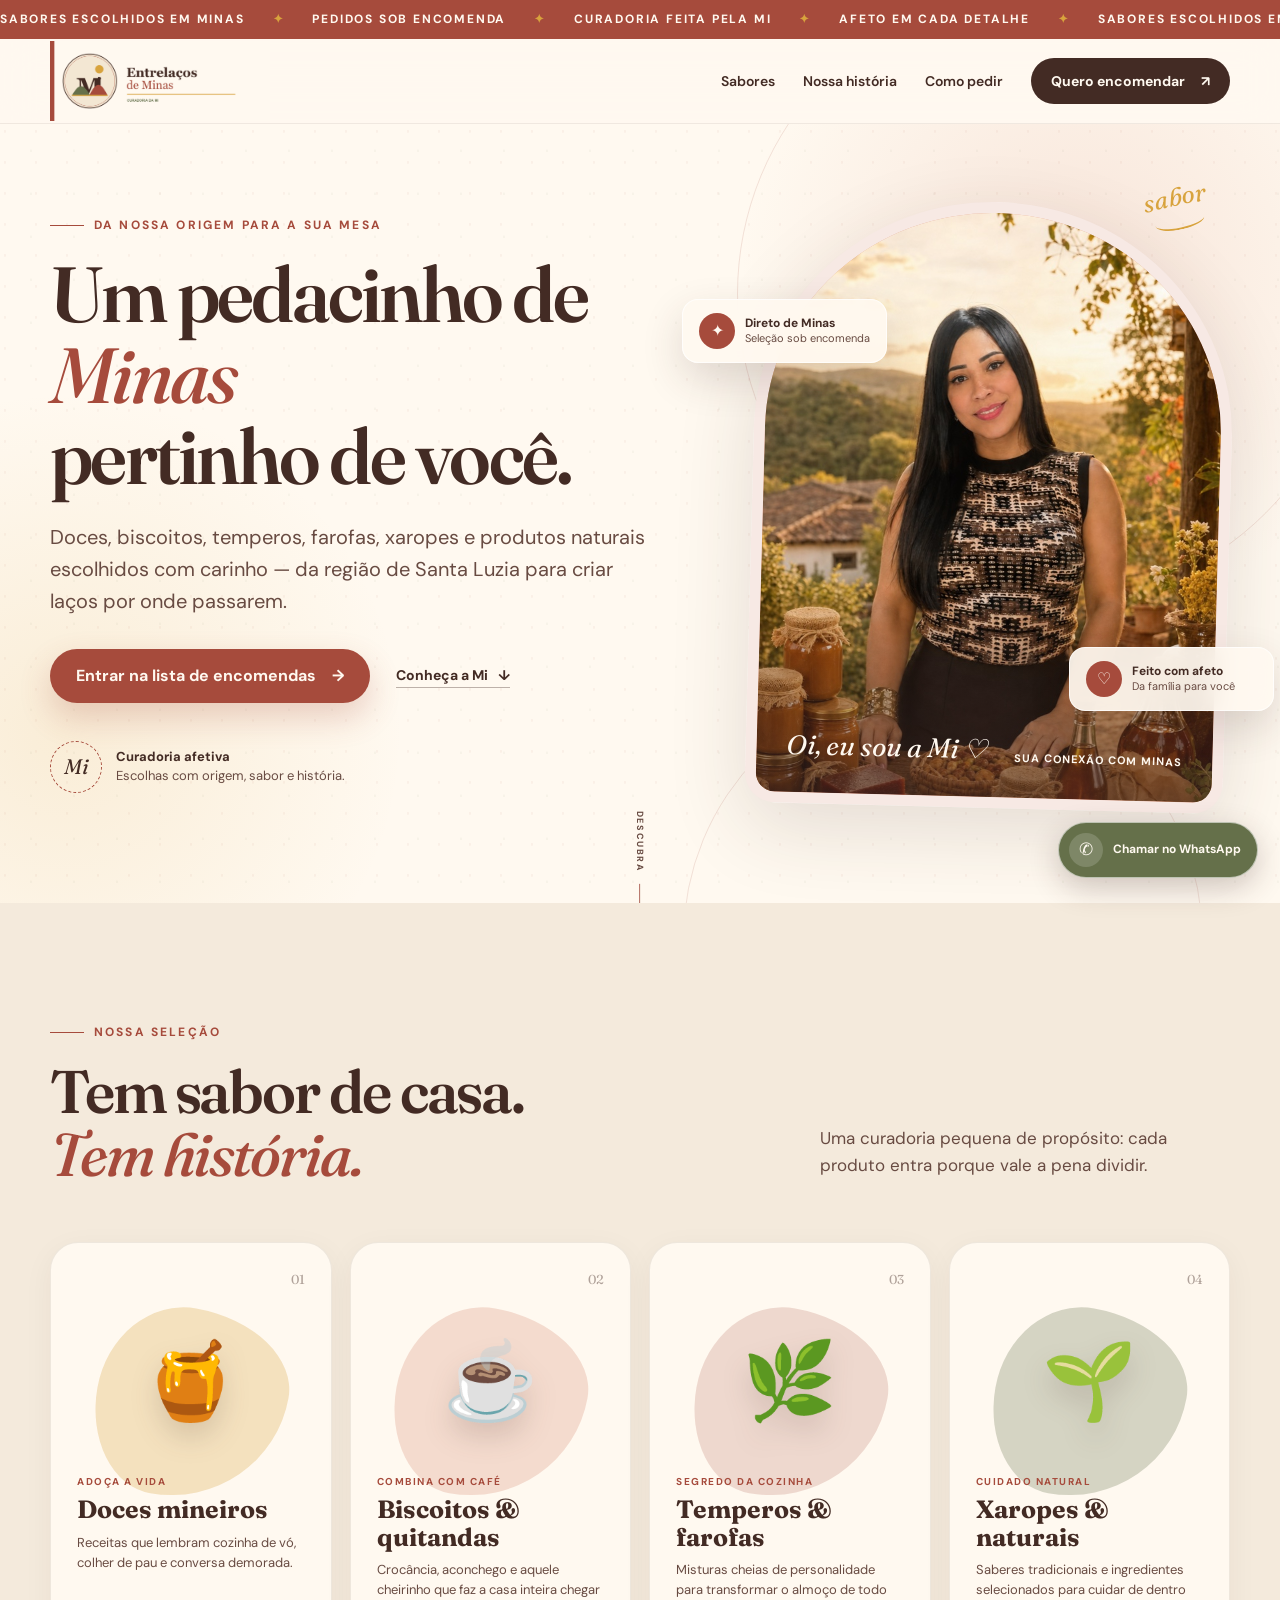
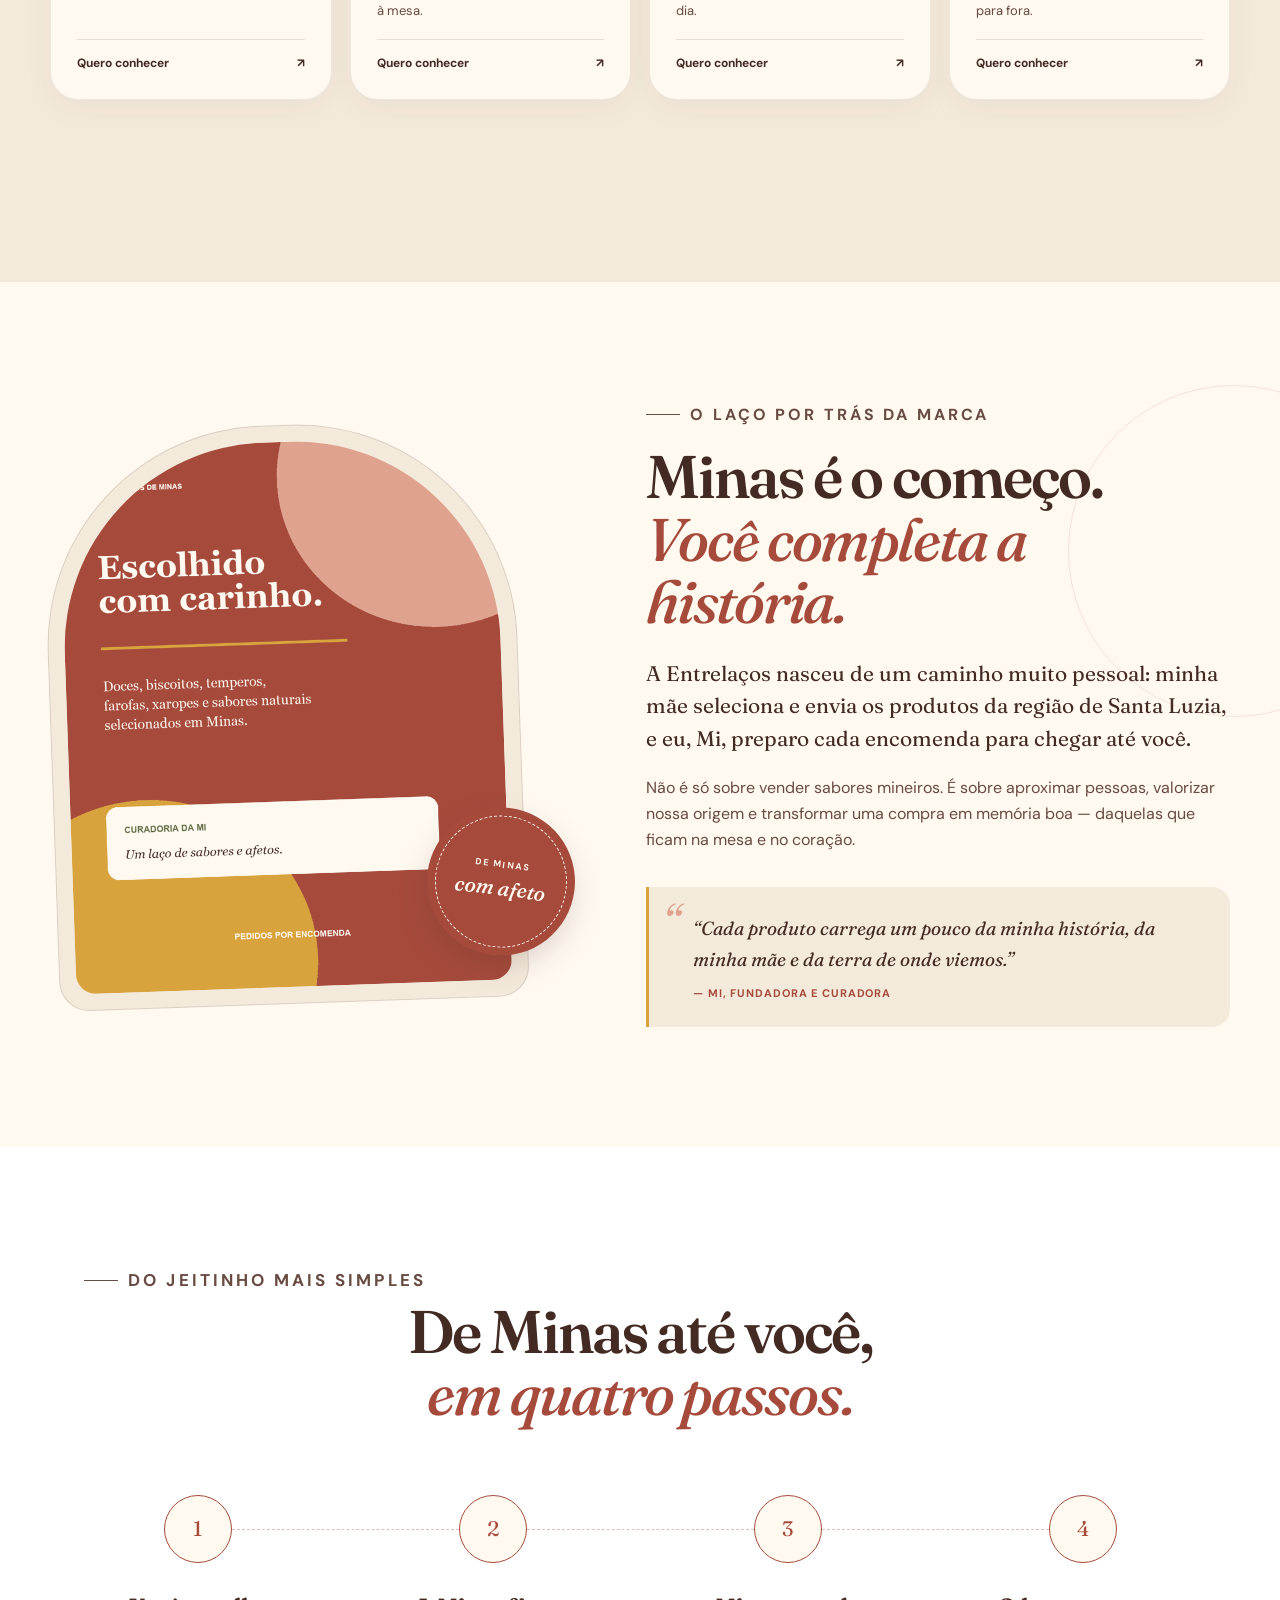
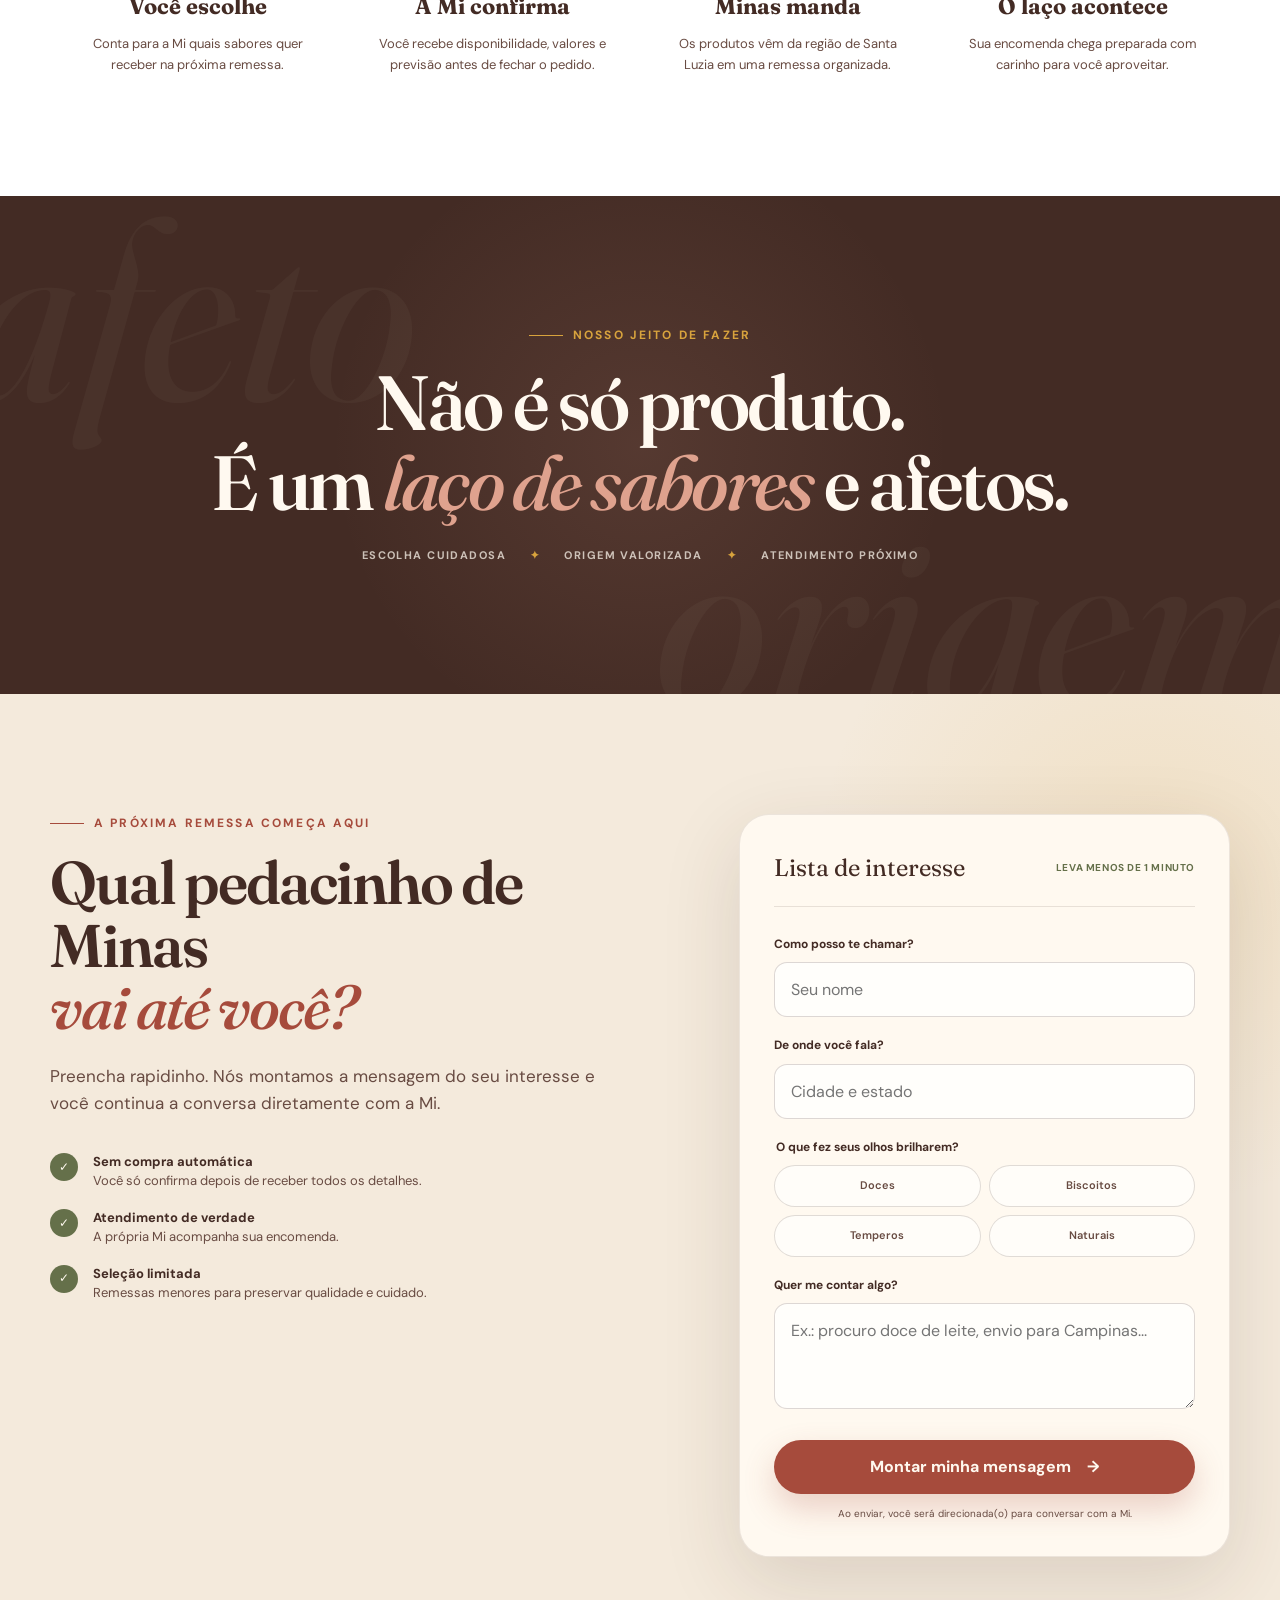
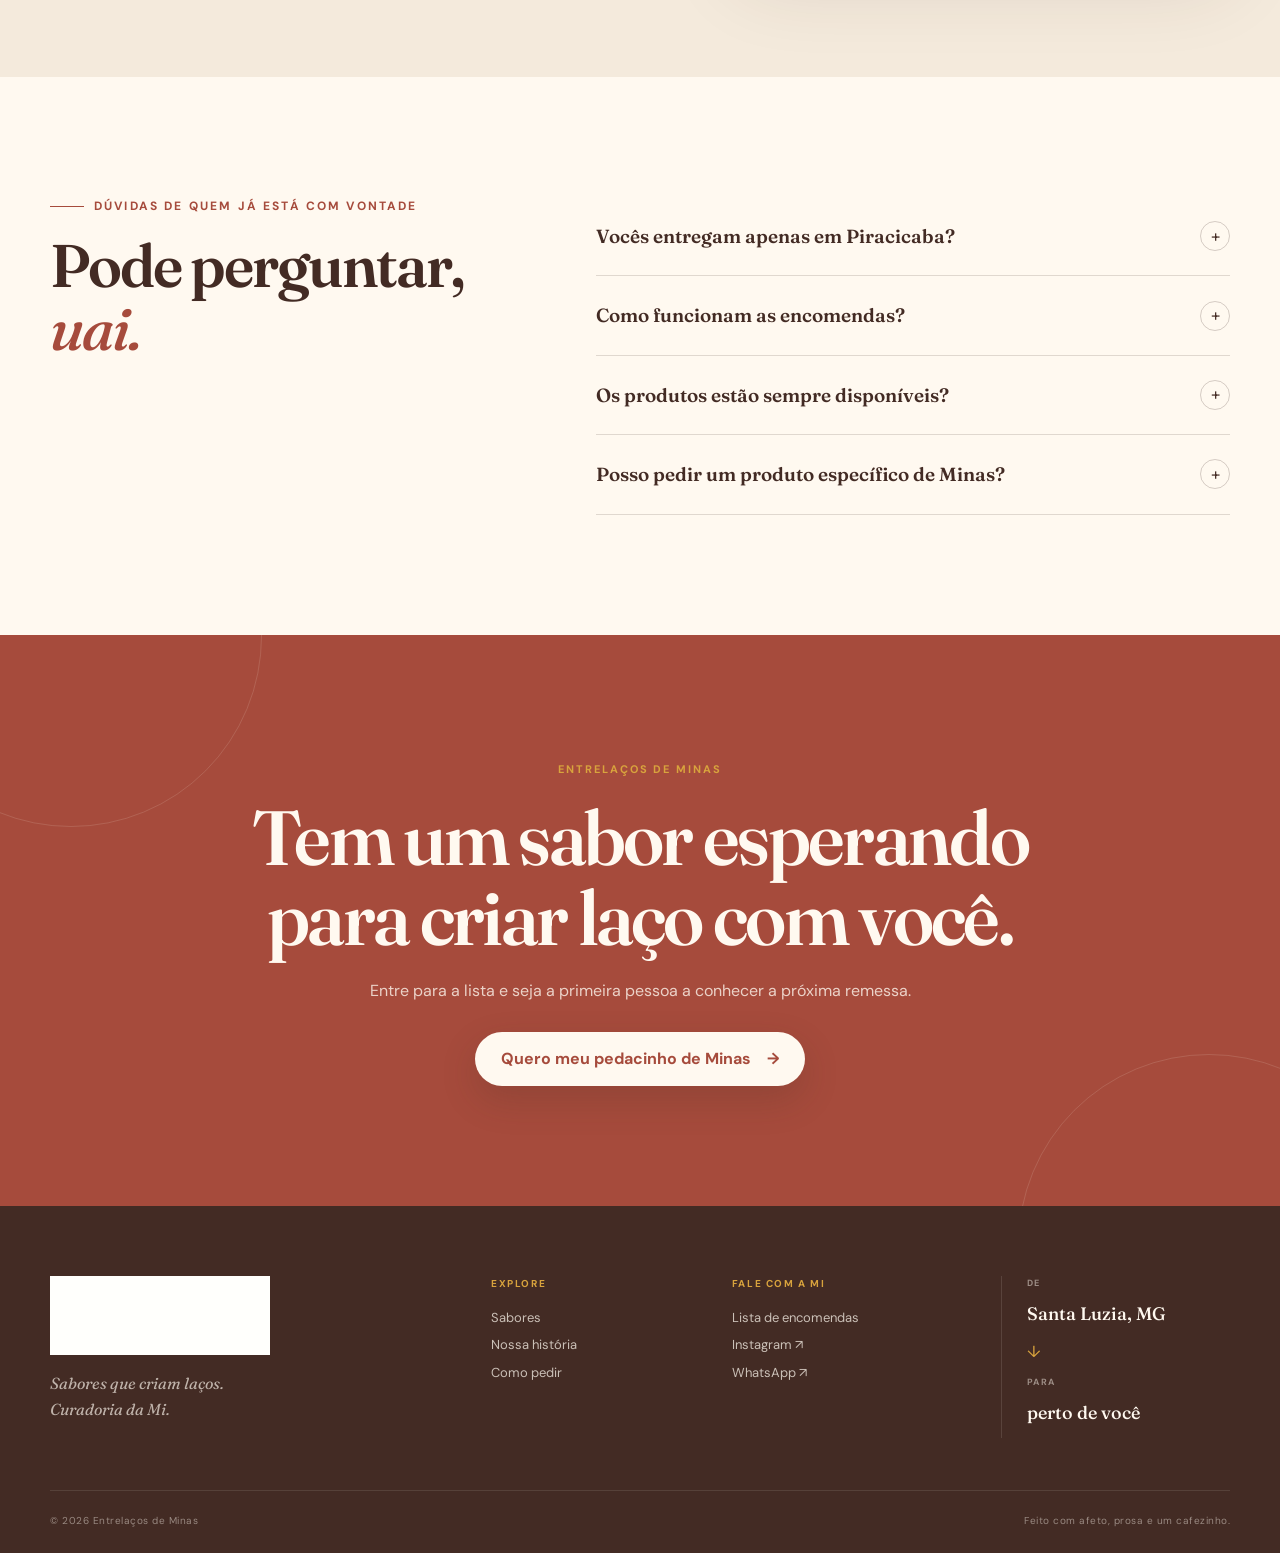
==== commit da22a869: "Ativa botão direto para o WhatsApp" ====
--- a/index.html
+++ b/index.html
@@ -353,8 +353,8 @@
       </div>
     </footer>
 
-    <a class="floating-whatsapp whatsapp-link" href="#" aria-label="Conversar com a Mi pelo WhatsApp">
-      <span>♡</span><b>Falar com a Mi</b>
+    <a class="floating-whatsapp whatsapp-link" href="#" aria-label="Chamar no WhatsApp">
+      <span aria-hidden="true">✆</span><b>Chamar no WhatsApp</b>
     </a>
 
     <div class="toast" id="toast" role="status" aria-live="polite"></div>
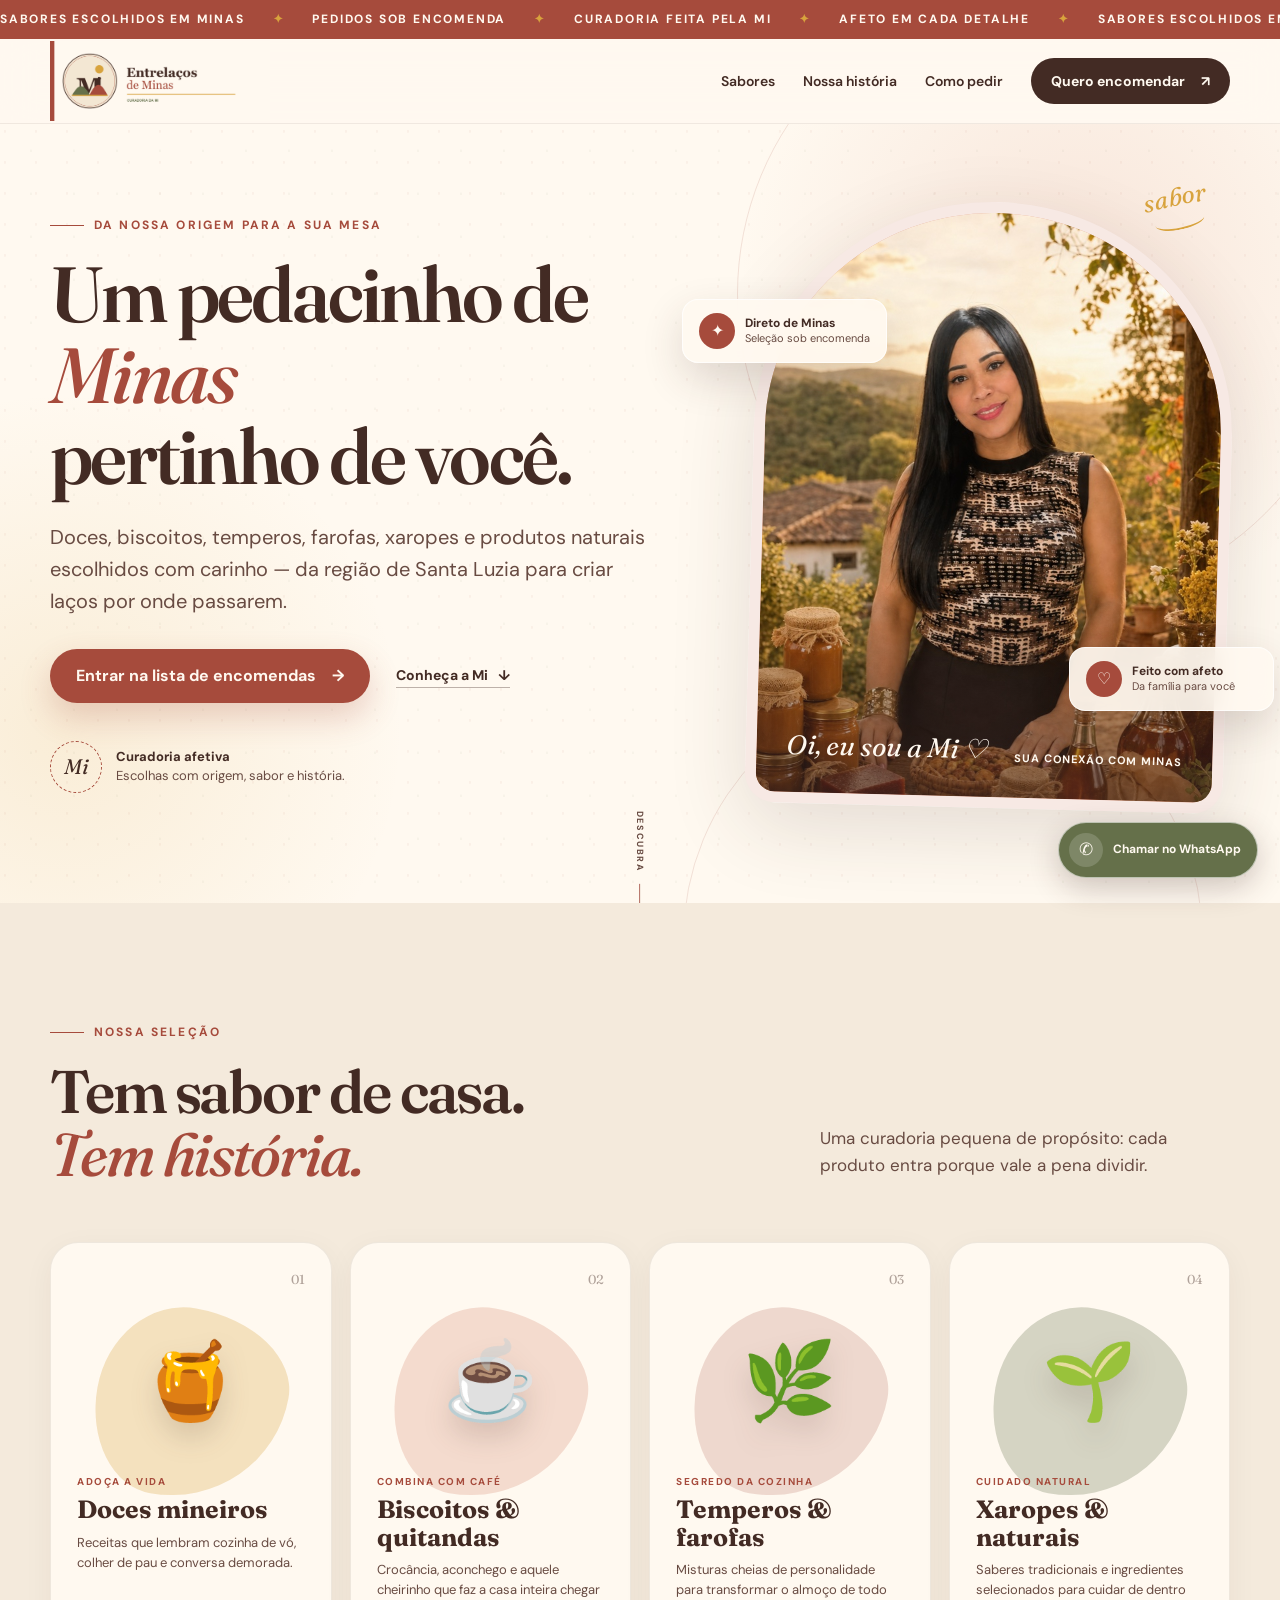
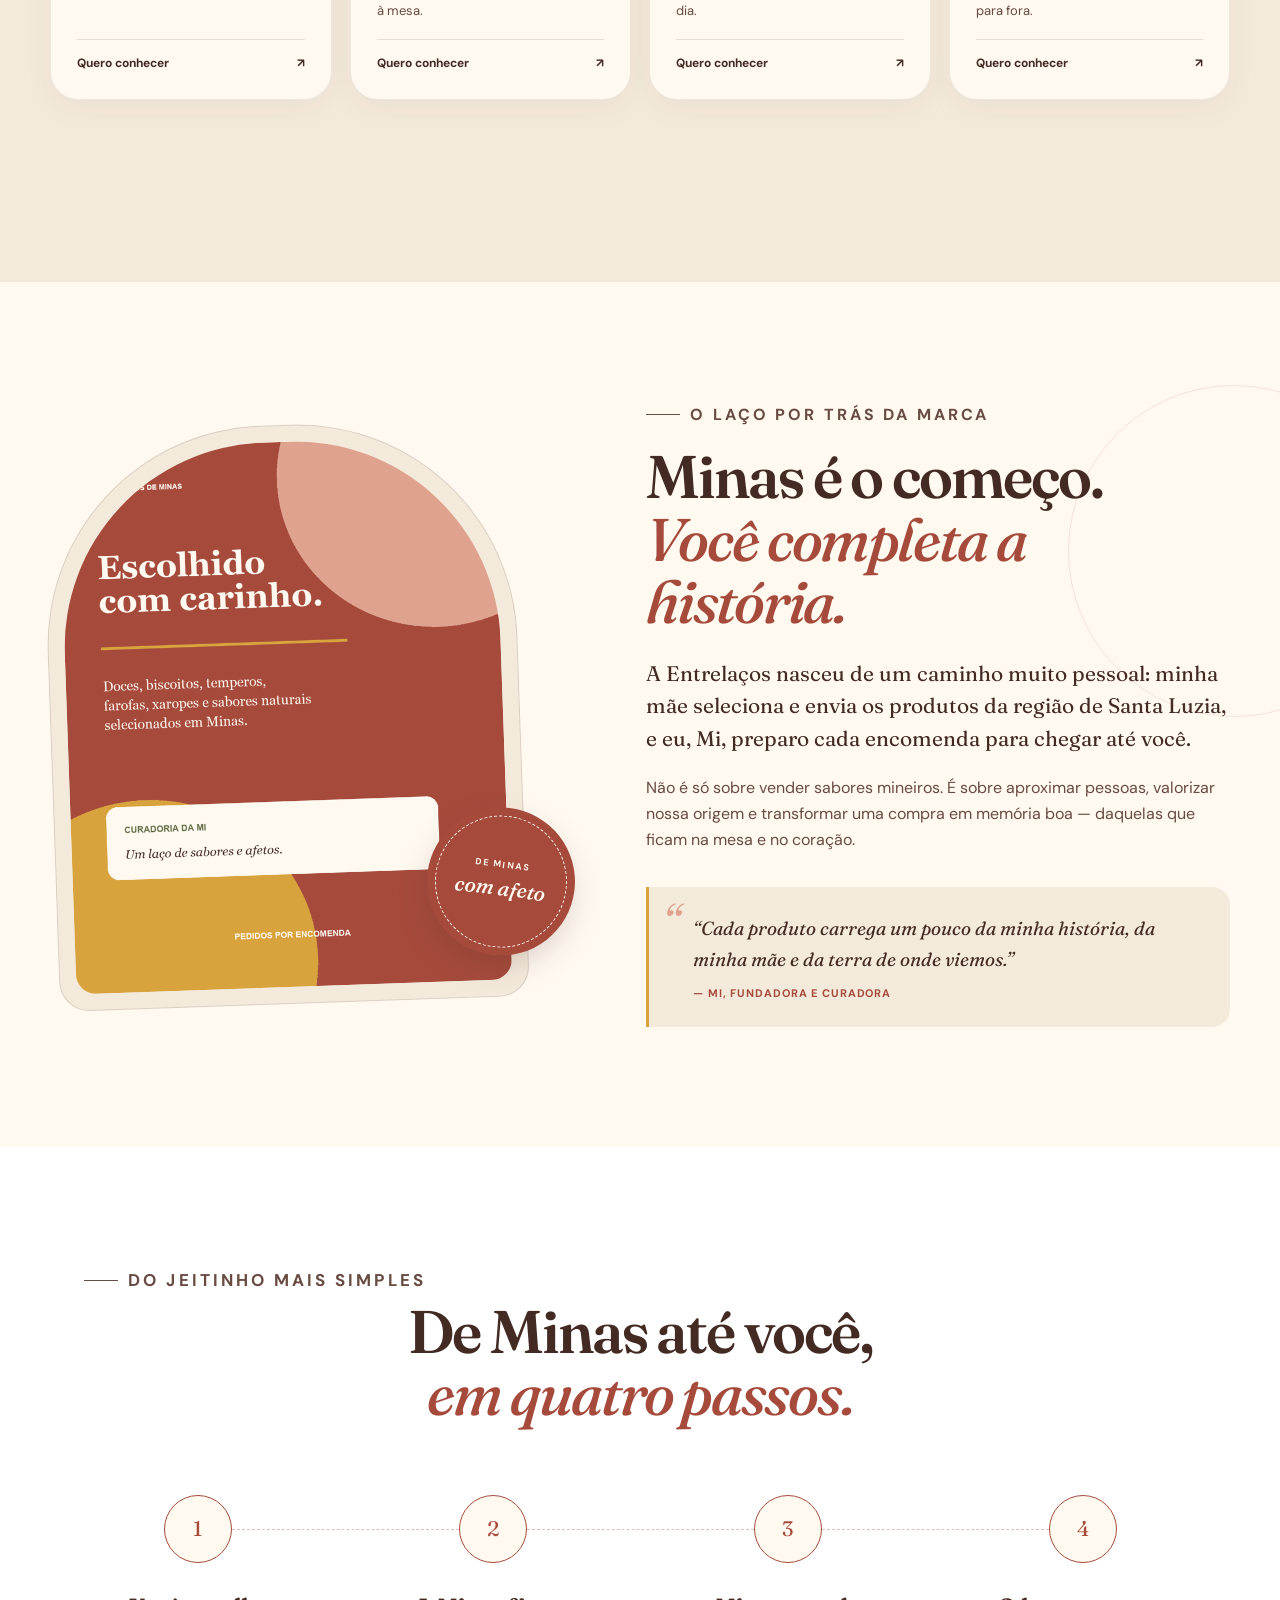
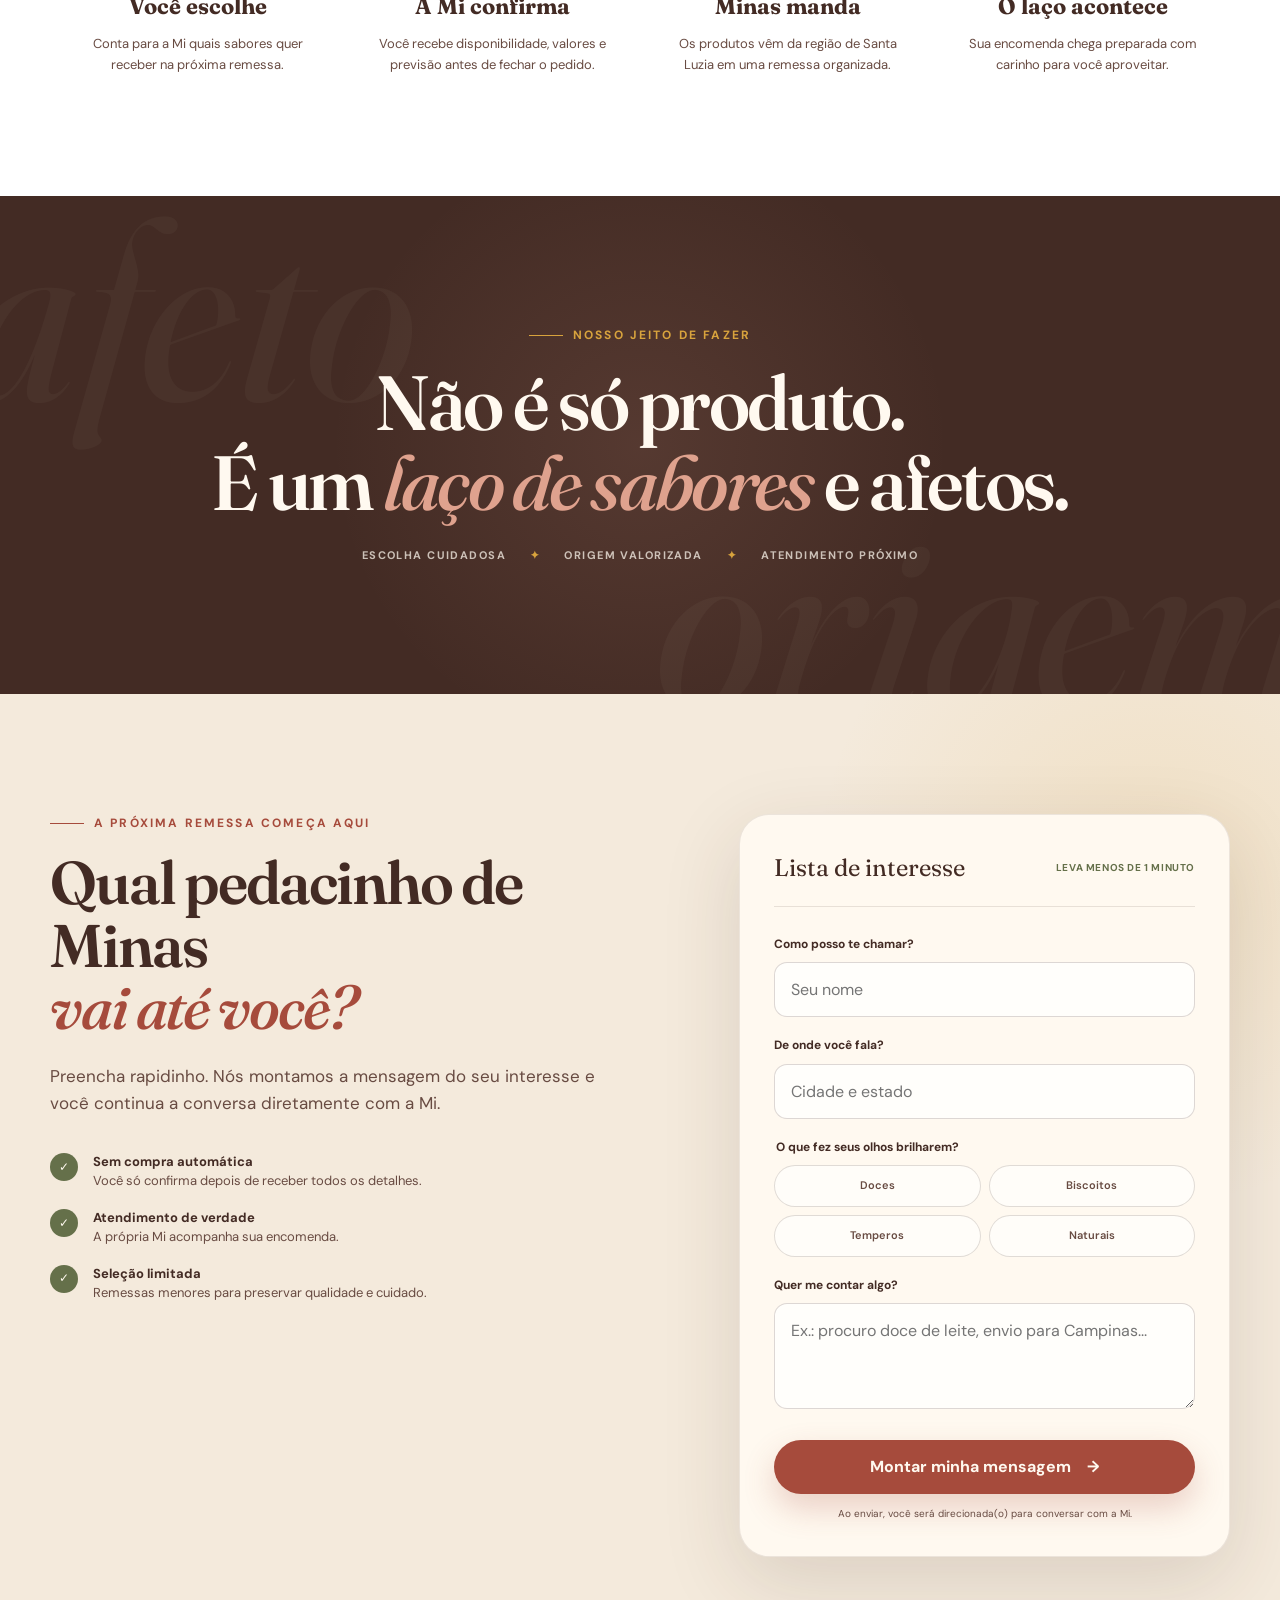
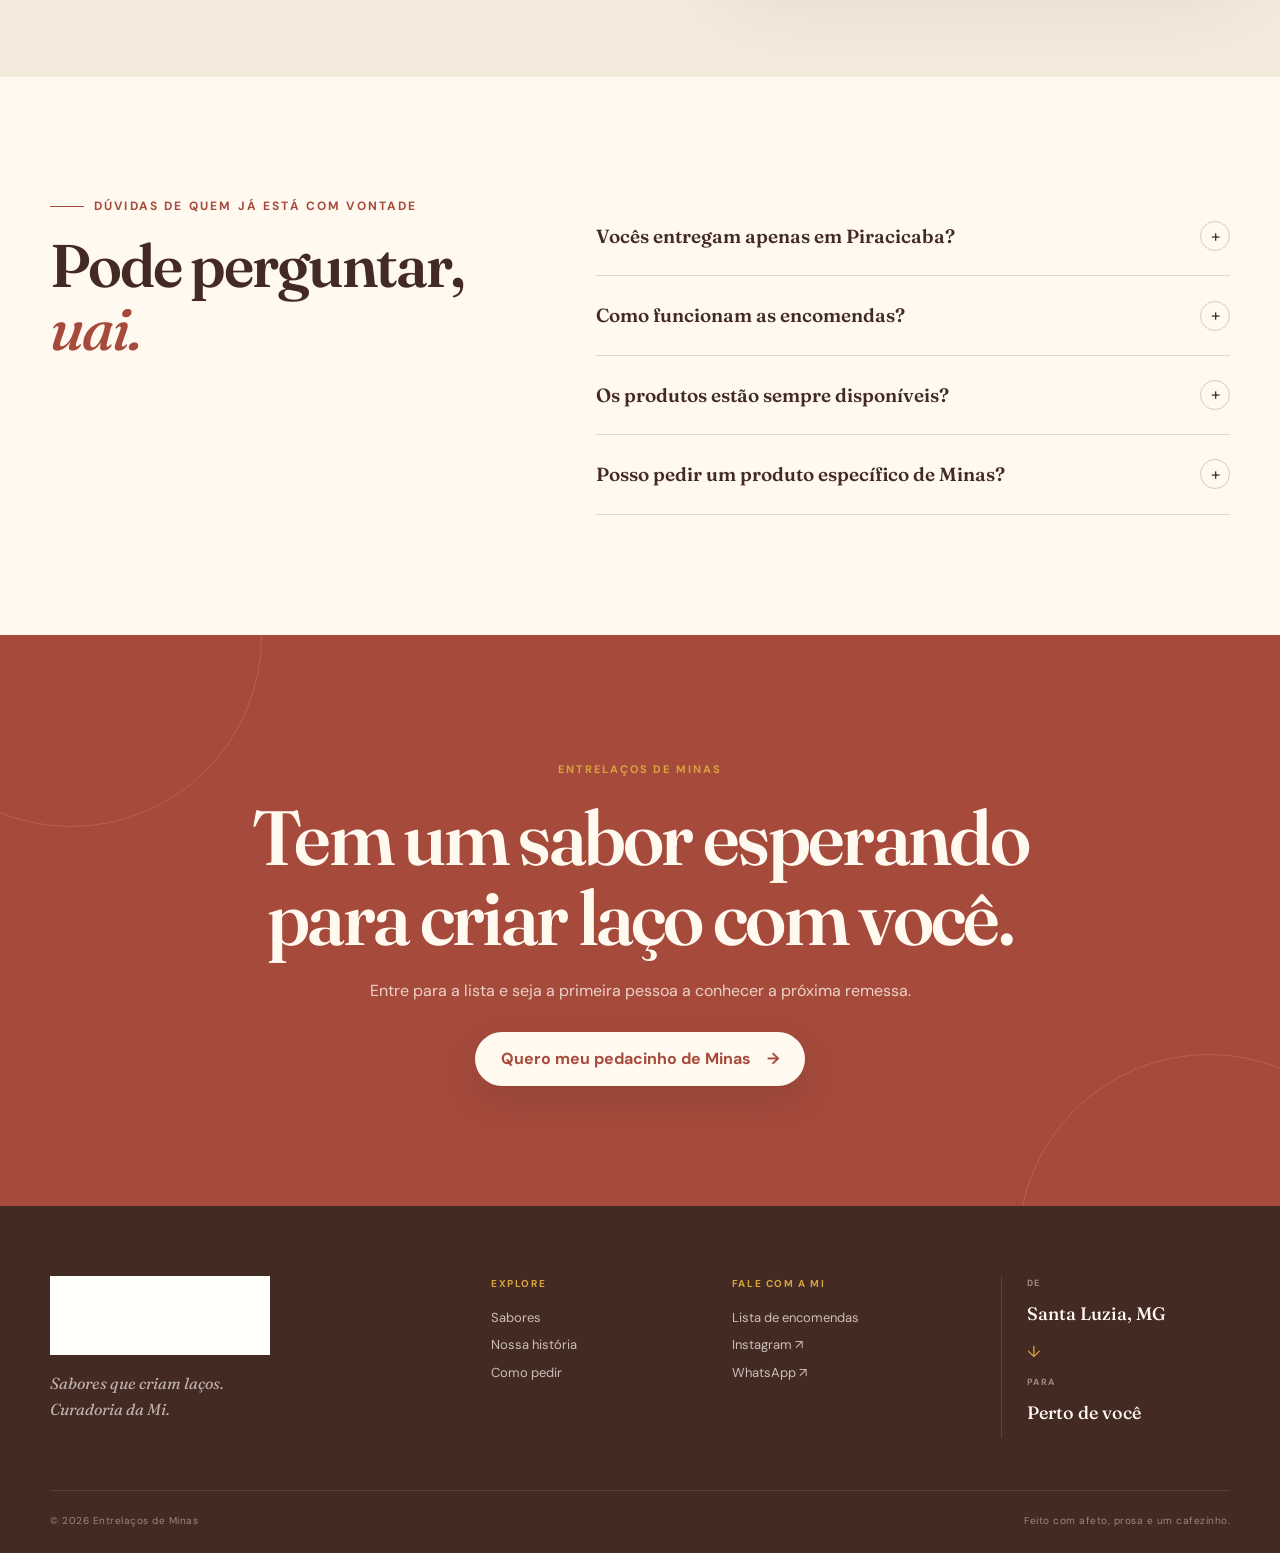
==== commit 99fe336b: "Corrige capitalização de Perto de você" ====
--- a/index.html
+++ b/index.html
@@ -344,7 +344,7 @@
           <strong>Santa Luzia, MG</strong>
           <i>↓</i>
           <span>Para</span>
-          <strong>perto de você</strong>
+          <strong>Perto de você</strong>
         </div>
       </div>
       <div class="shell footer-bottom">
@@ -359,7 +359,7 @@
 
     <div class="toast" id="toast" role="status" aria-live="polite"></div>
 
-    <script src="config.js"></script>
+    <script src="config.js?v=20260803-1"></script>
     <script src="script.js"></script>
   </body>
 </html>
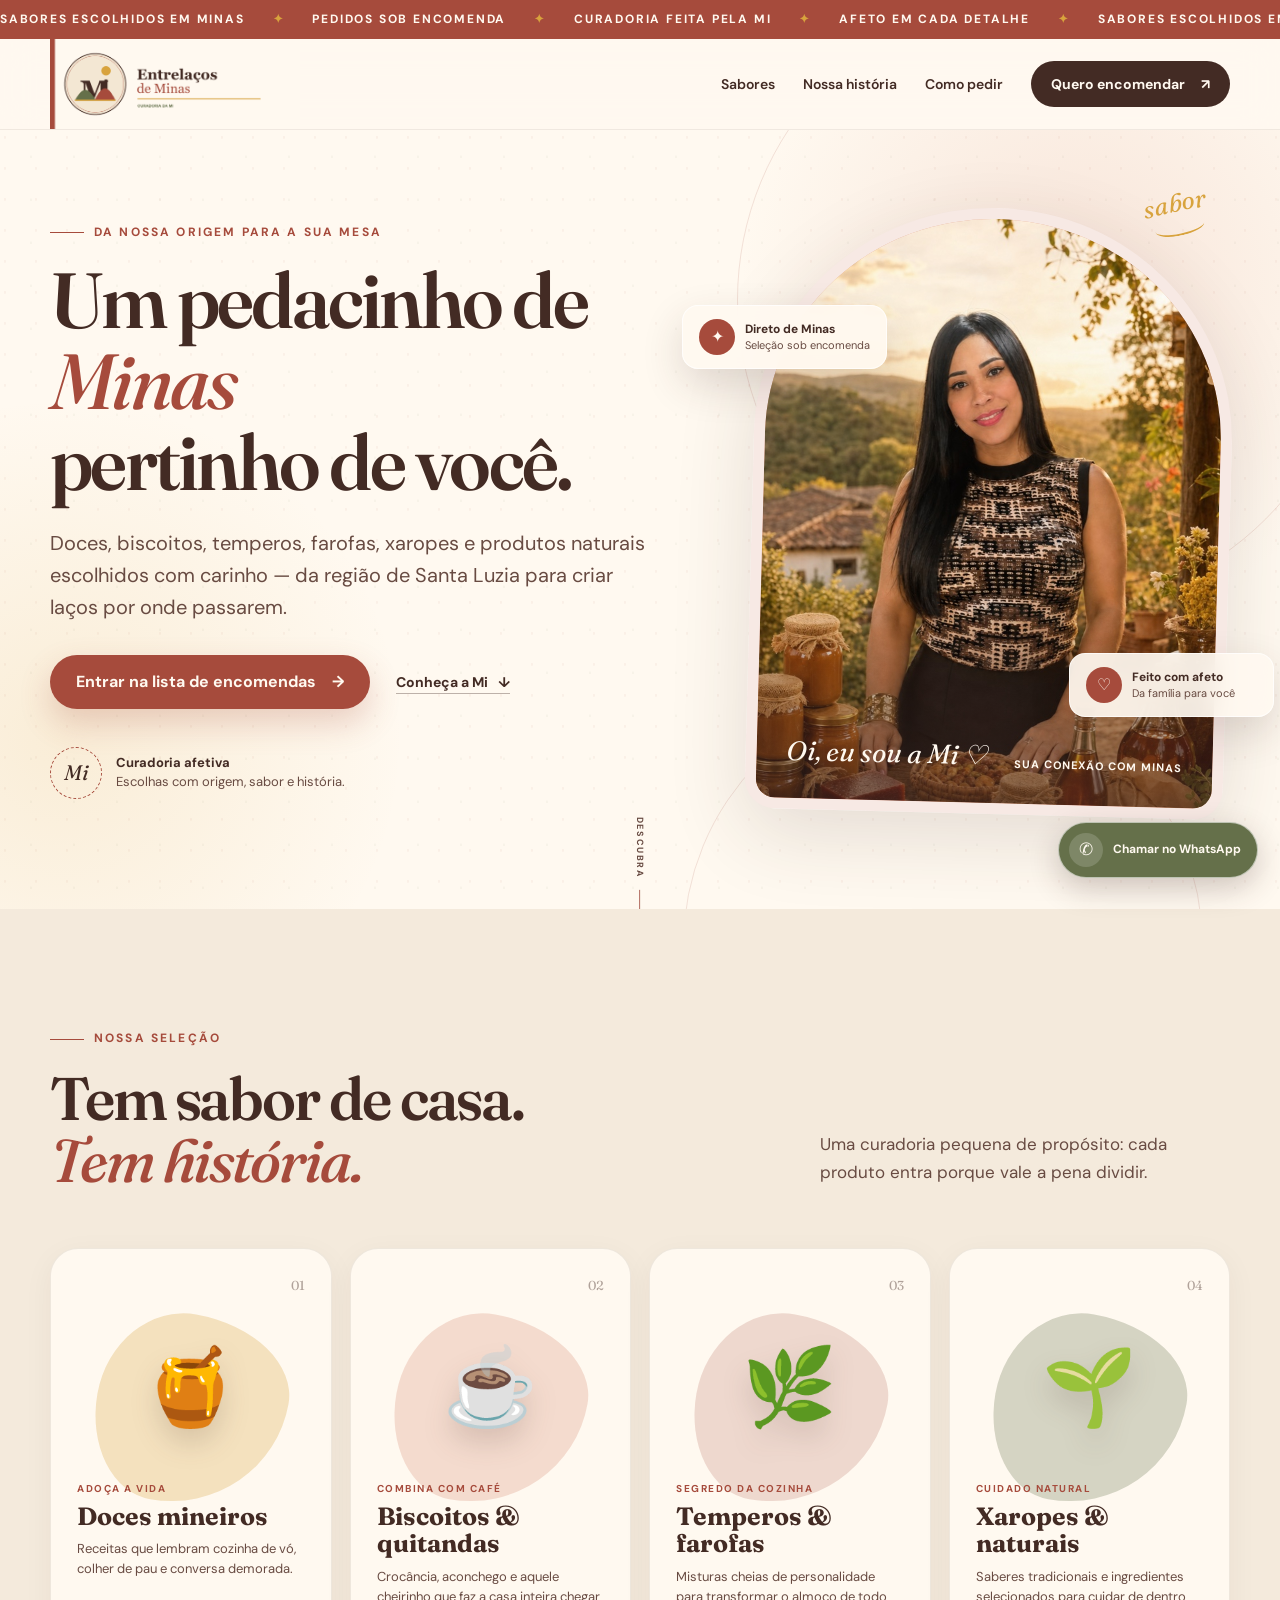
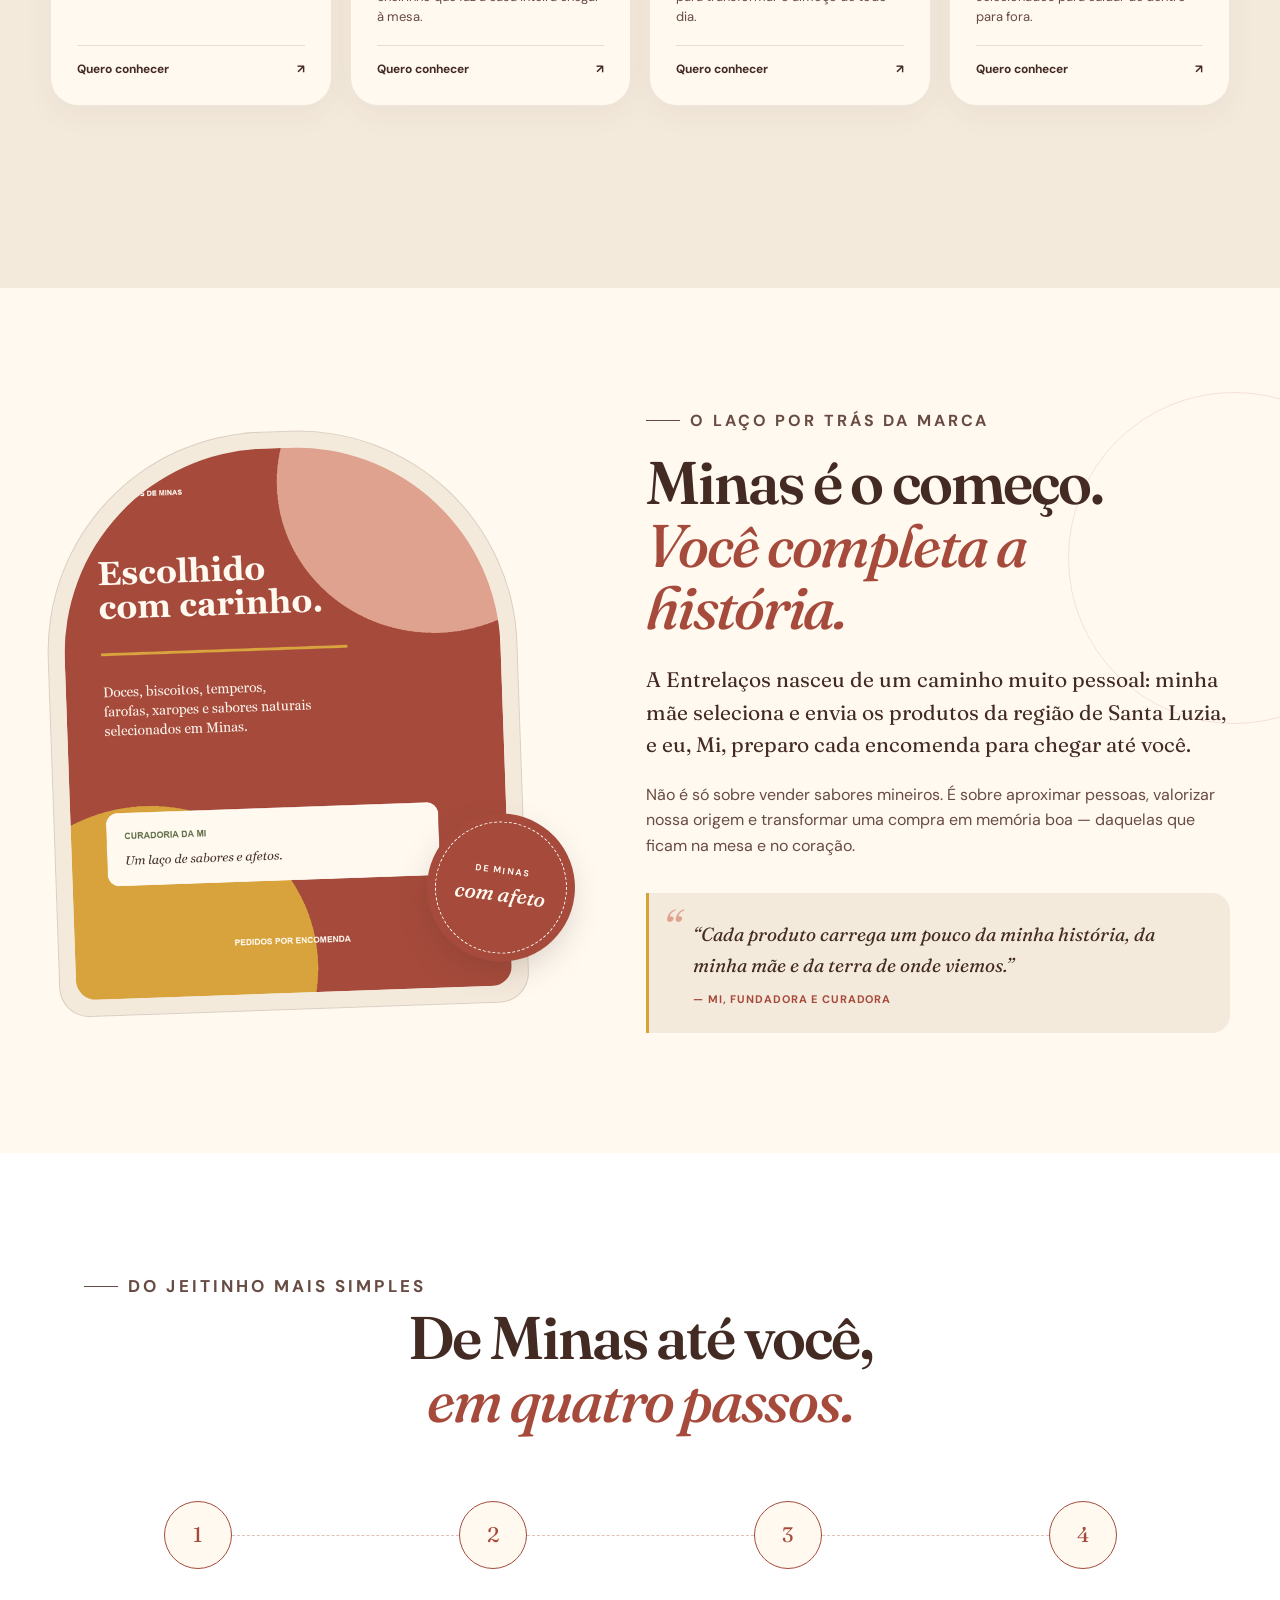
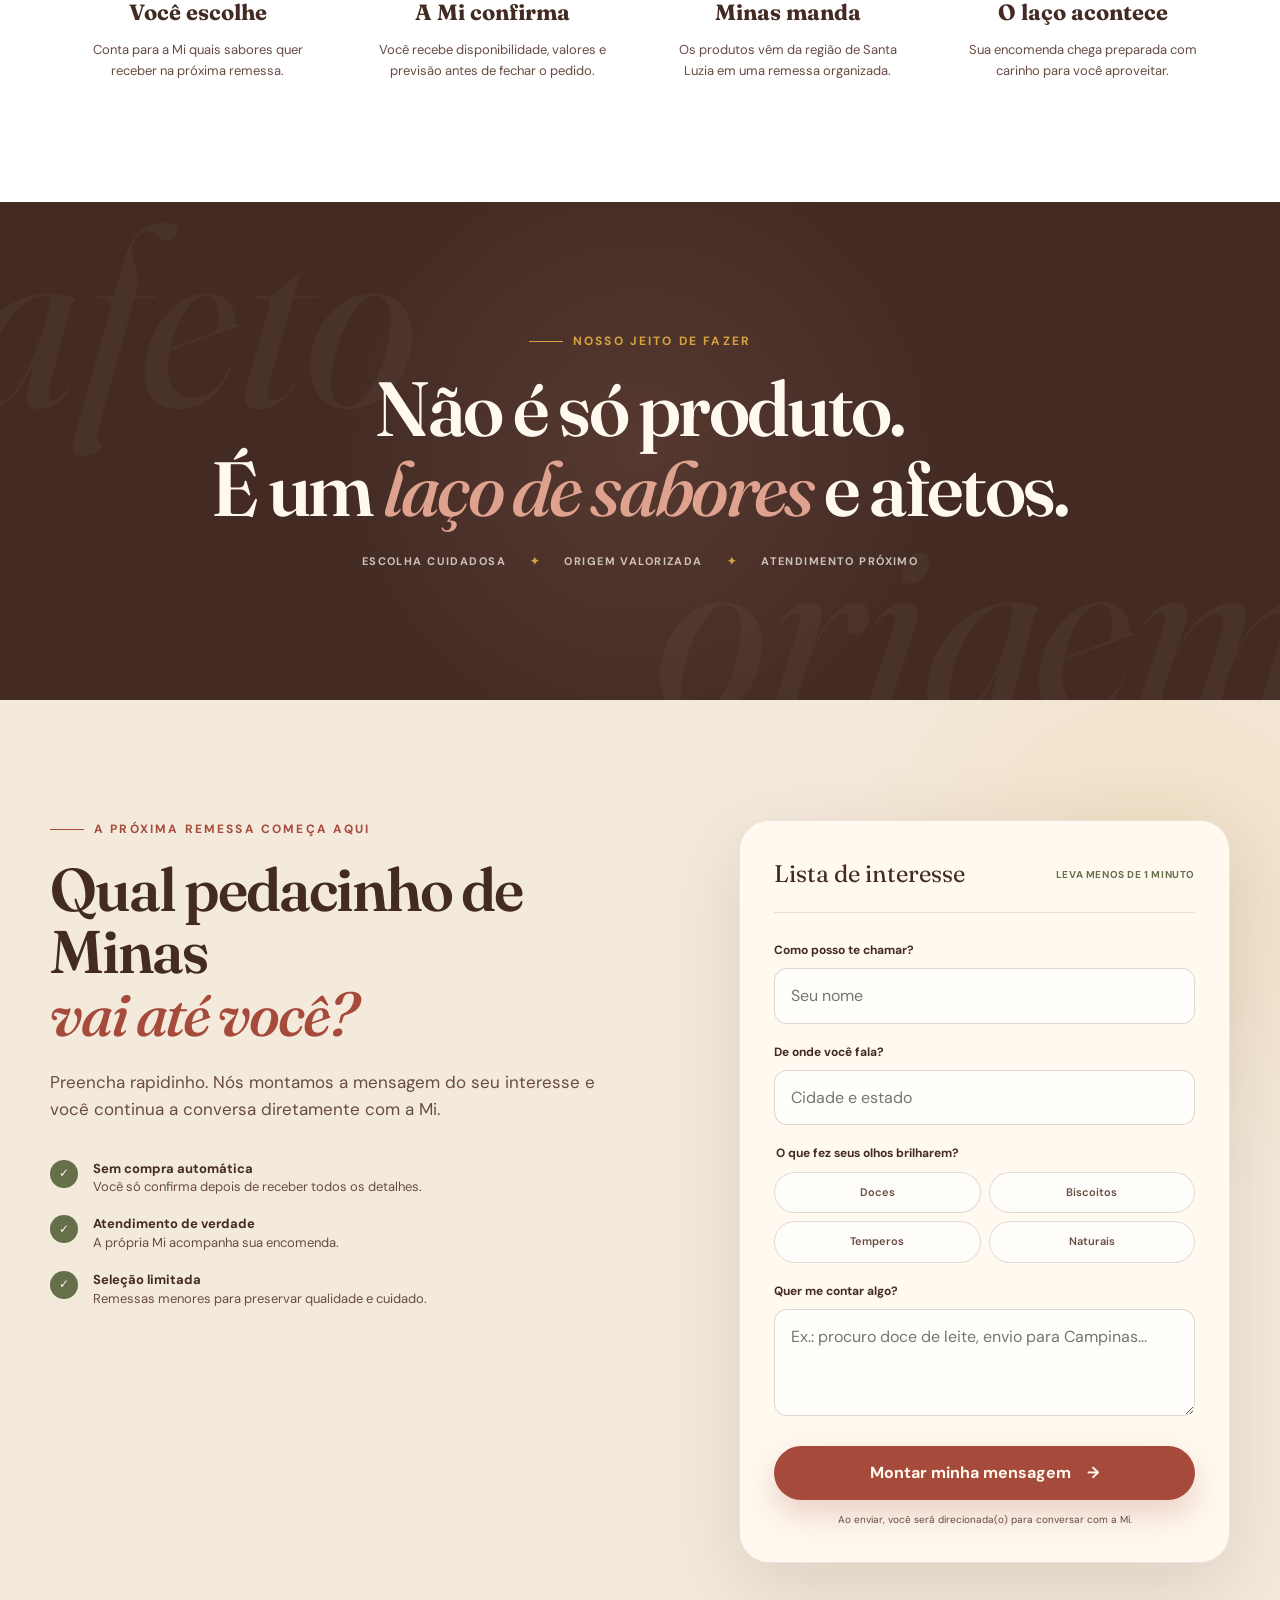
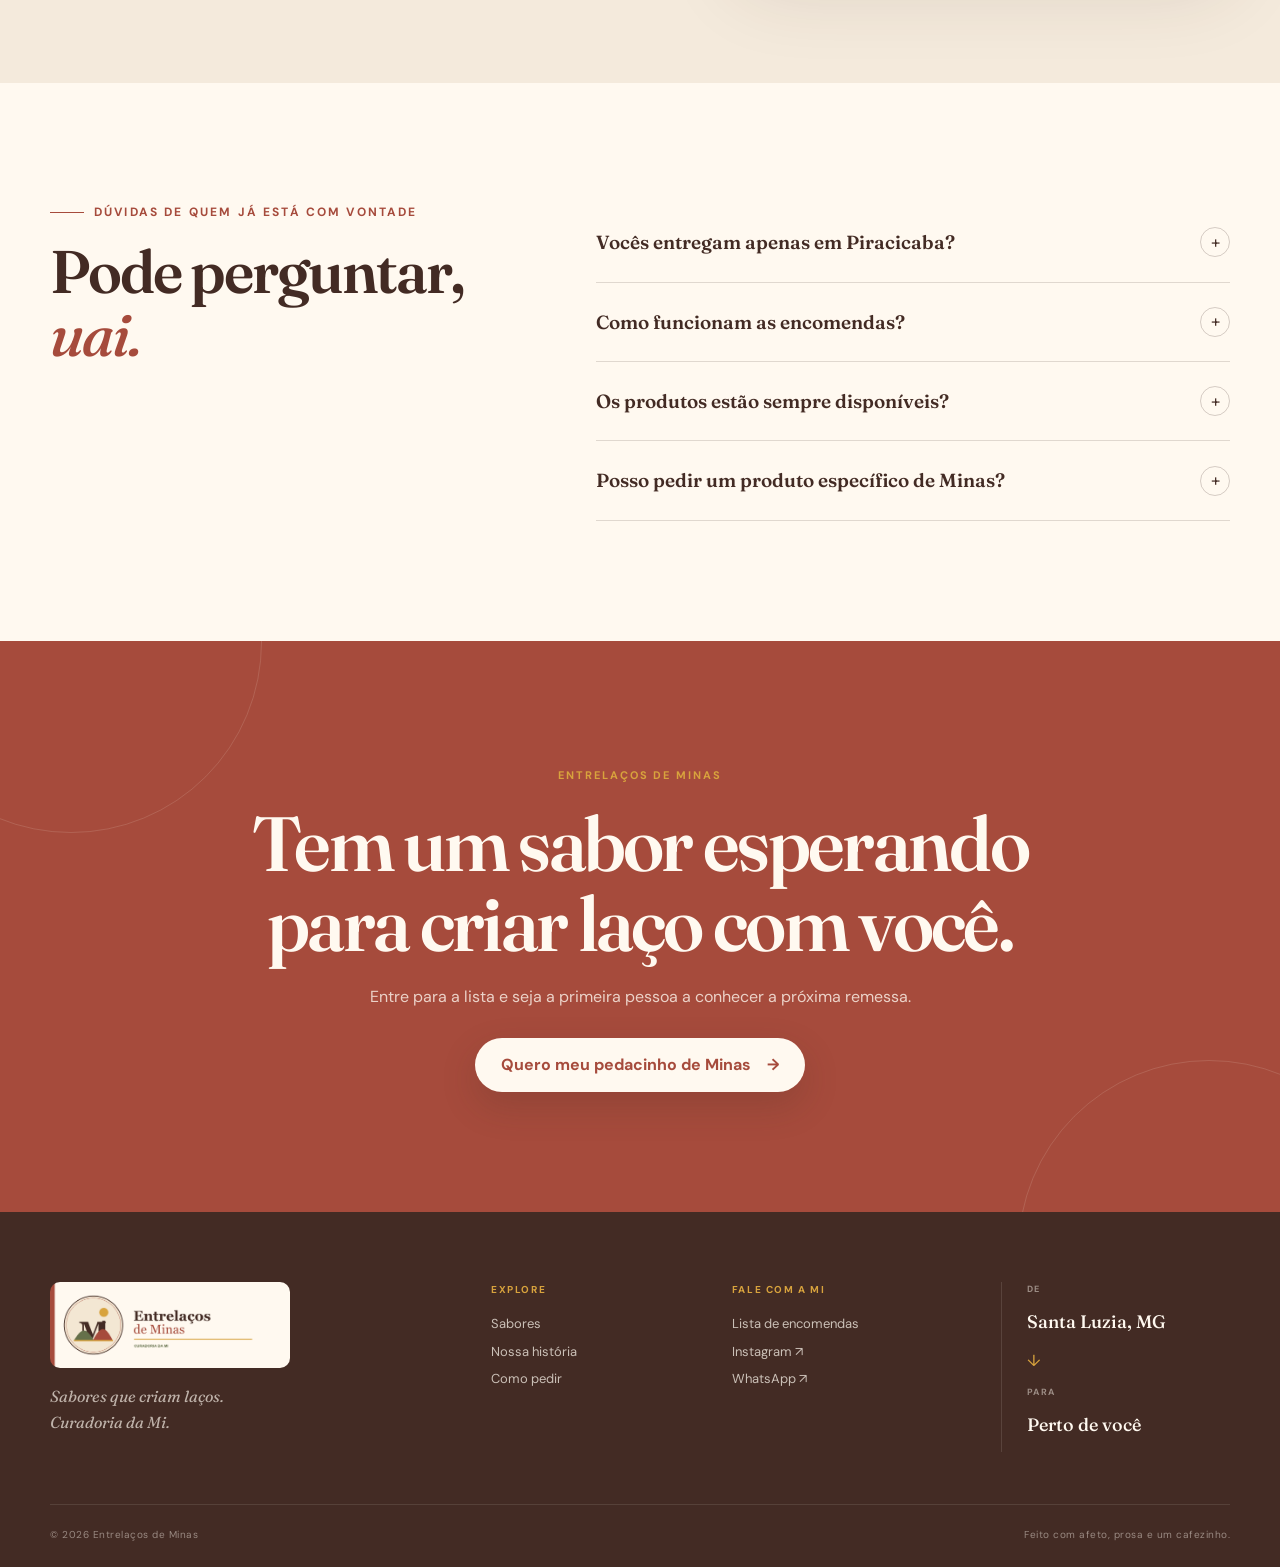
==== commit 6431739a: "Corrige exibição e tamanho da logo" ====
--- a/index.html
+++ b/index.html
@@ -43,7 +43,7 @@
     <header class="site-header" id="inicio">
       <div class="shell header-inner">
         <a class="brand" href="#inicio" aria-label="Entrelaços de Minas — início">
-          <img src="assets/logo-entrelacos.png" alt="Entrelaços de Minas, curadoria da Mi" />
+          <img src="./assets/logo-entrelacos.png?v=20260803-1" width="1100" height="397" alt="Entrelaços de Minas, curadoria da Mi" />
         </a>
 
         <button class="menu-button" type="button" aria-expanded="false" aria-controls="menu-principal">
@@ -324,7 +324,7 @@
     <footer>
       <div class="shell footer-grid">
         <div class="footer-brand">
-          <img src="assets/logo-entrelacos.png" alt="Entrelaços de Minas" />
+          <img src="./assets/logo-entrelacos.png?v=20260803-1" width="1100" height="397" alt="Entrelaços de Minas" />
           <p>Sabores que criam laços.<br />Curadoria da Mi.</p>
         </div>
         <div class="footer-links">
--- a/styles.css
+++ b/styles.css
@@ -145,12 +145,14 @@
 }
 
 .brand {
-  width: 220px;
+  width: 250px;
   flex: 0 0 auto;
 }
 
 .brand img {
   width: 100%;
+  height: auto;
+  object-fit: contain;
 }
 
 .main-nav {
@@ -1333,9 +1335,10 @@
 }
 
 .footer-brand img {
-  width: 220px;
+  width: 240px;
+  height: auto;
   margin-bottom: 16px;
-  filter: brightness(0) invert(1) sepia(.2);
+  border-radius: 10px;
 }
 
 .footer-brand p {
@@ -1522,7 +1525,7 @@
   }
 
   .brand {
-    width: 185px;
+    width: 205px;
   }
 
   .menu-button {
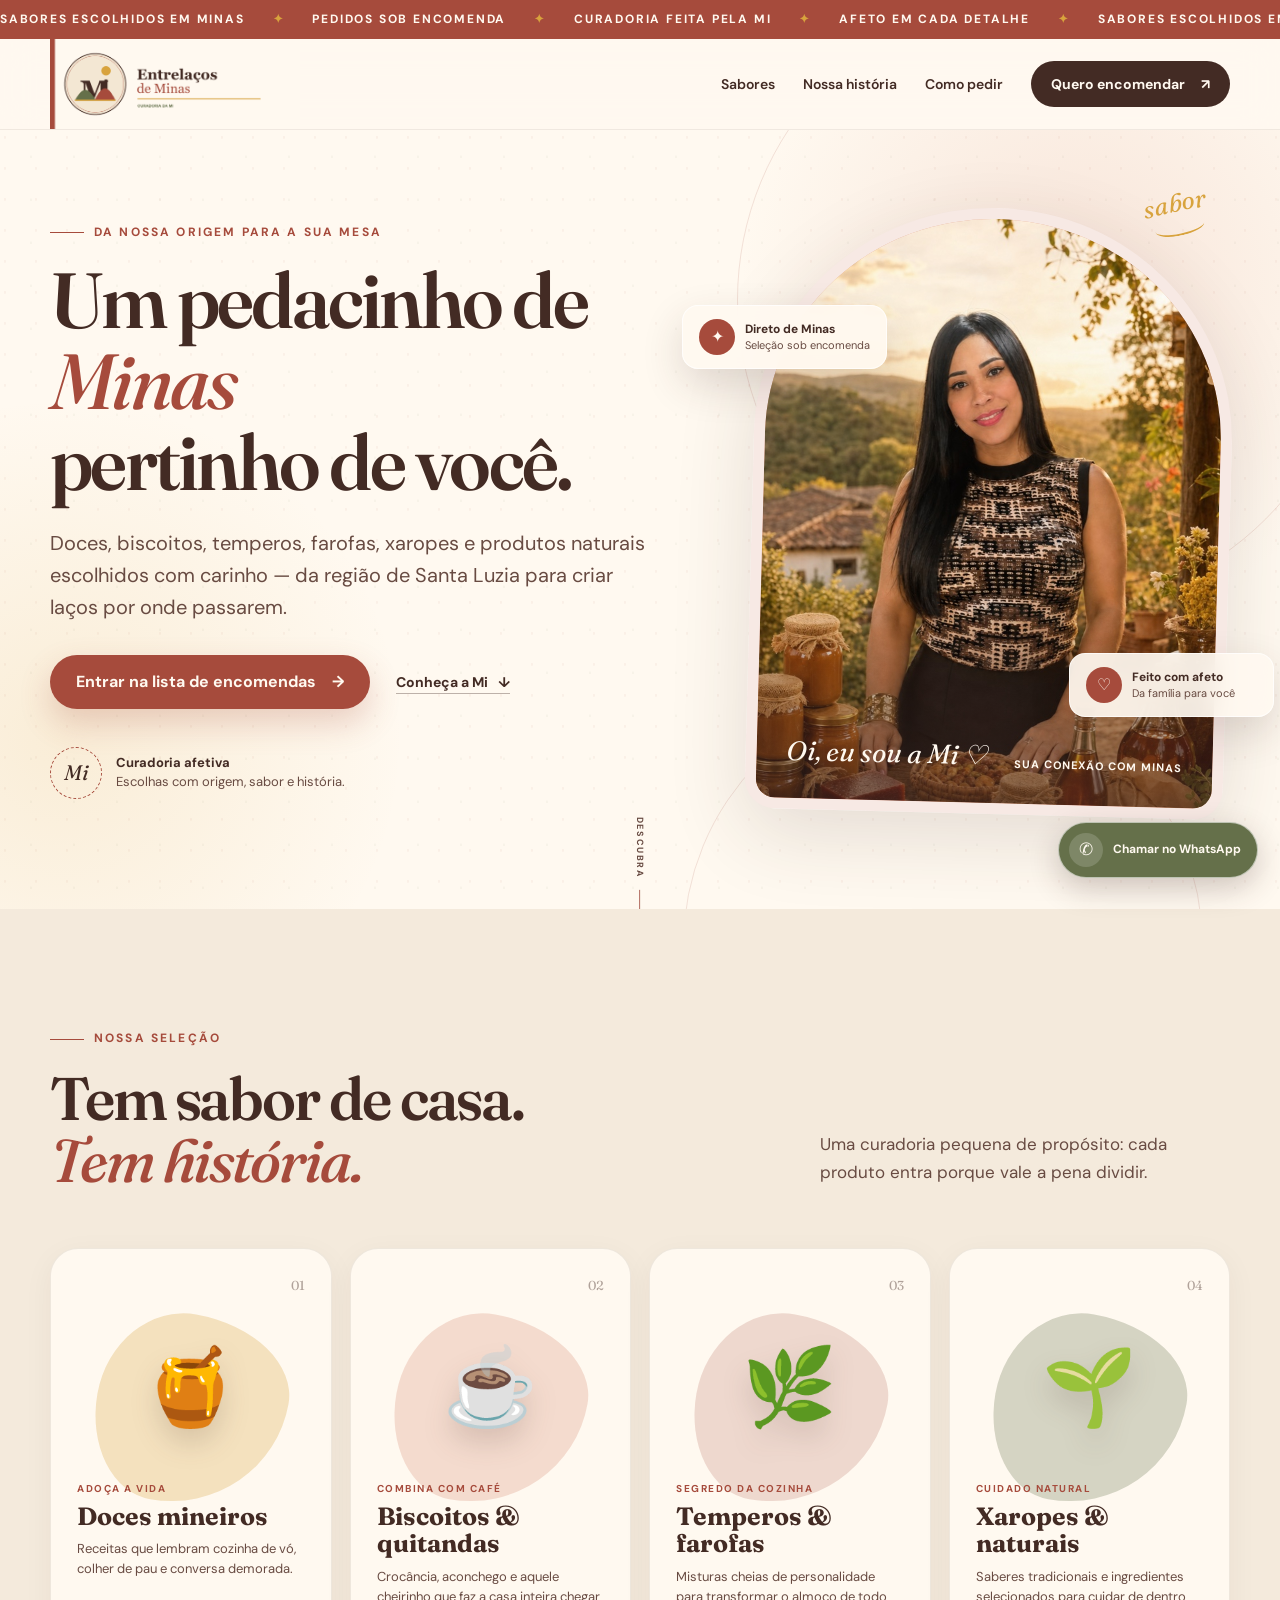
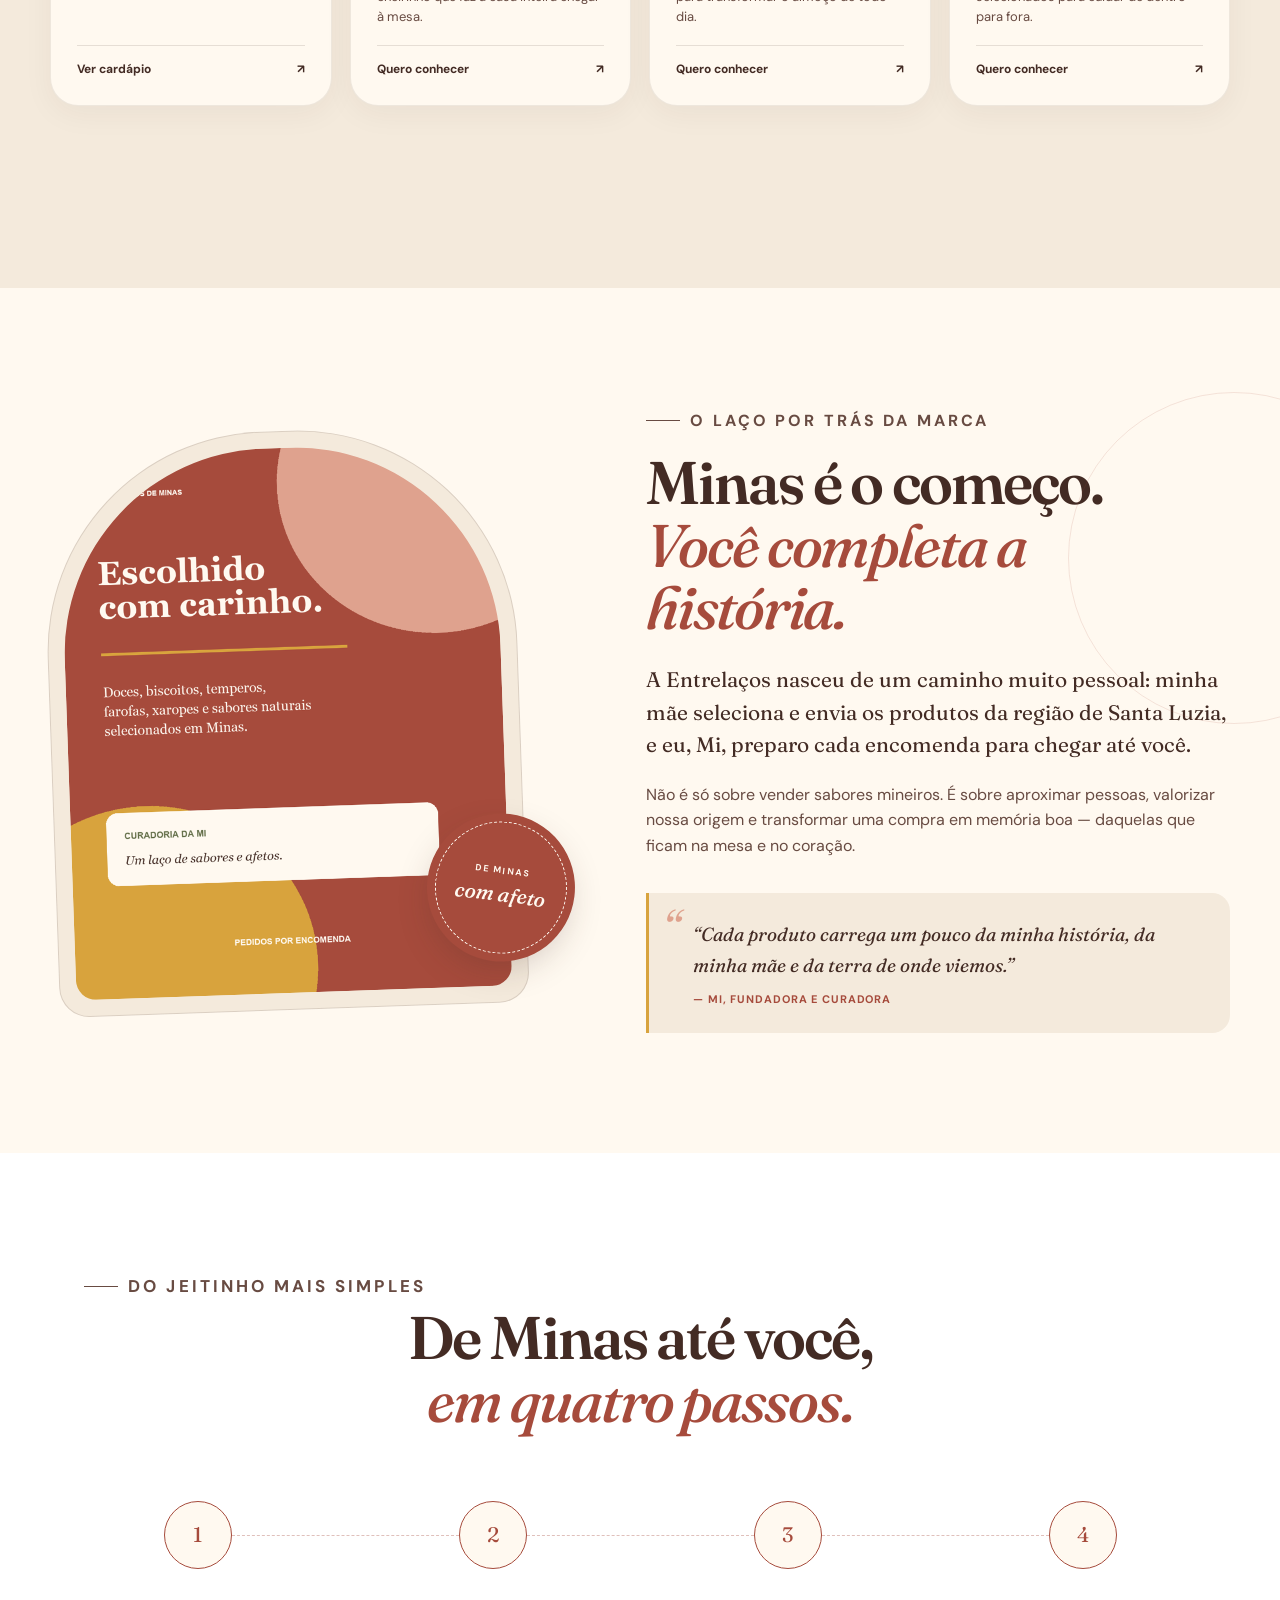
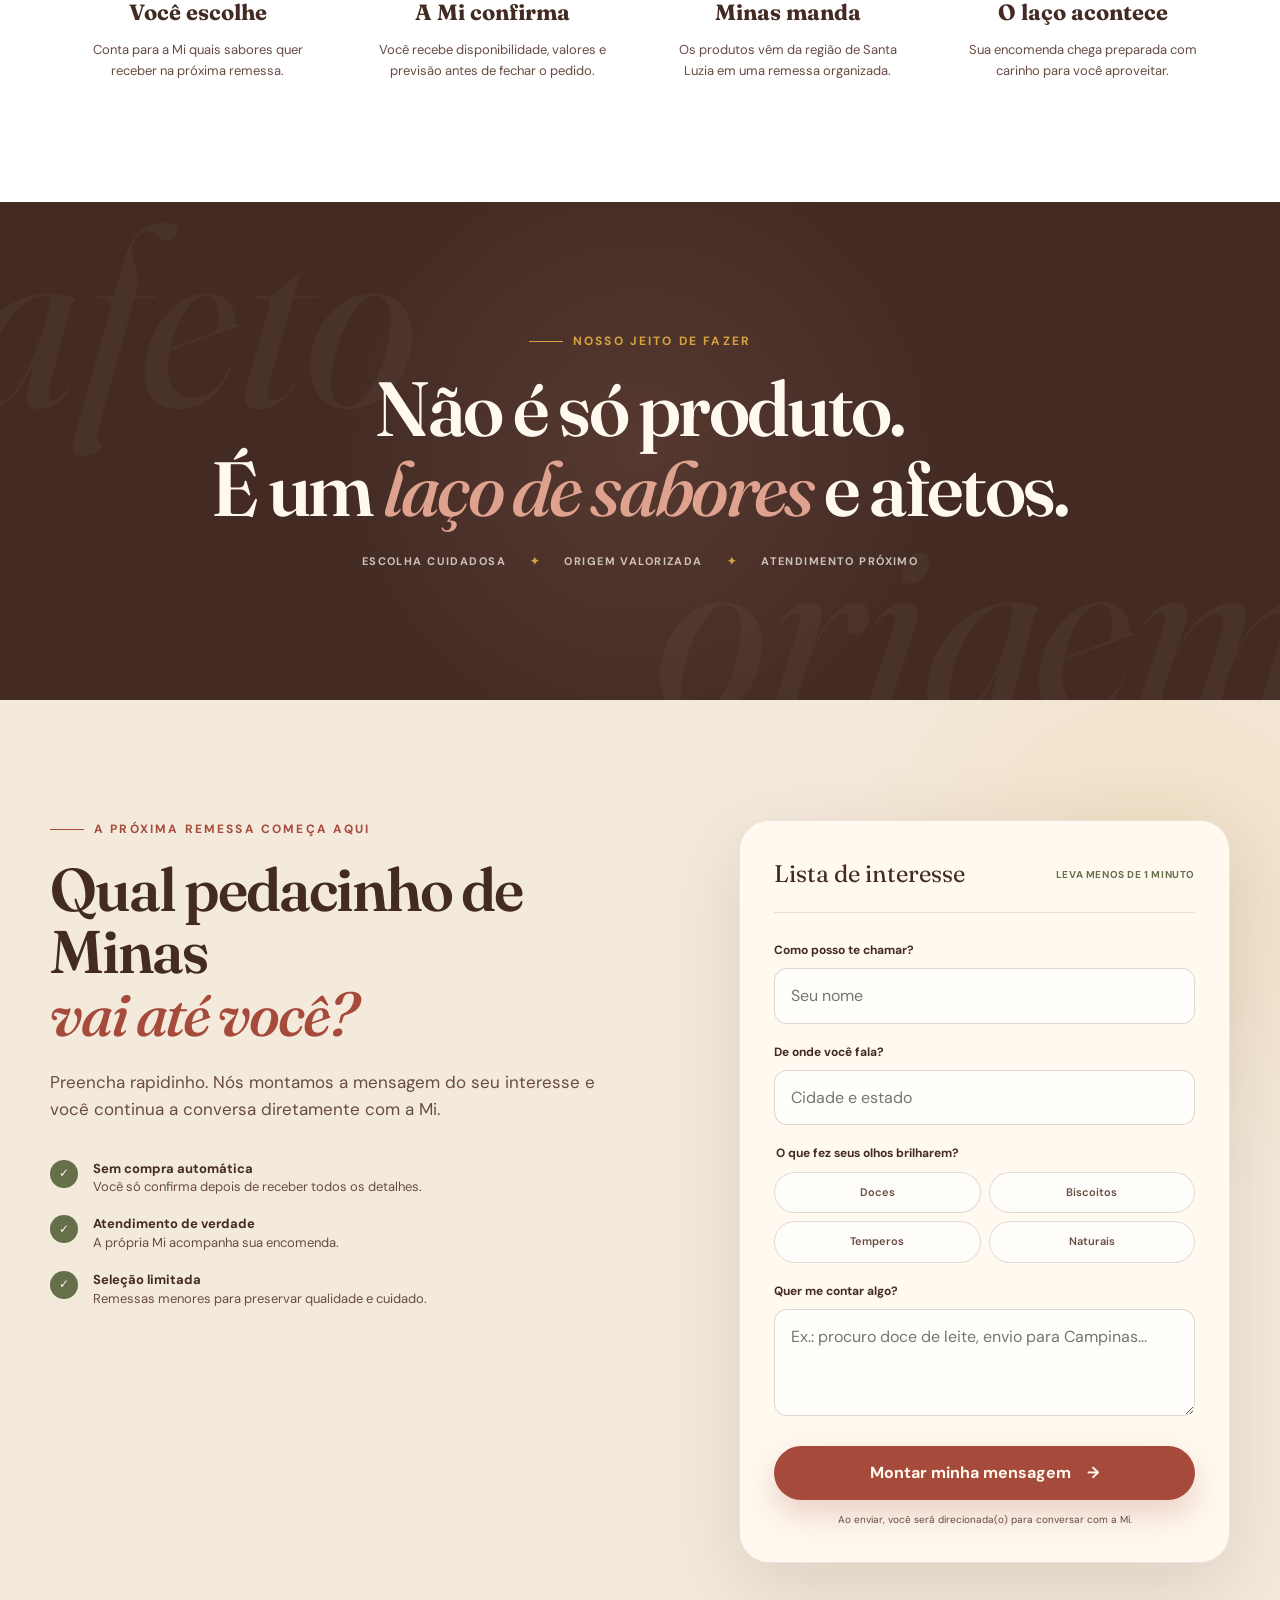
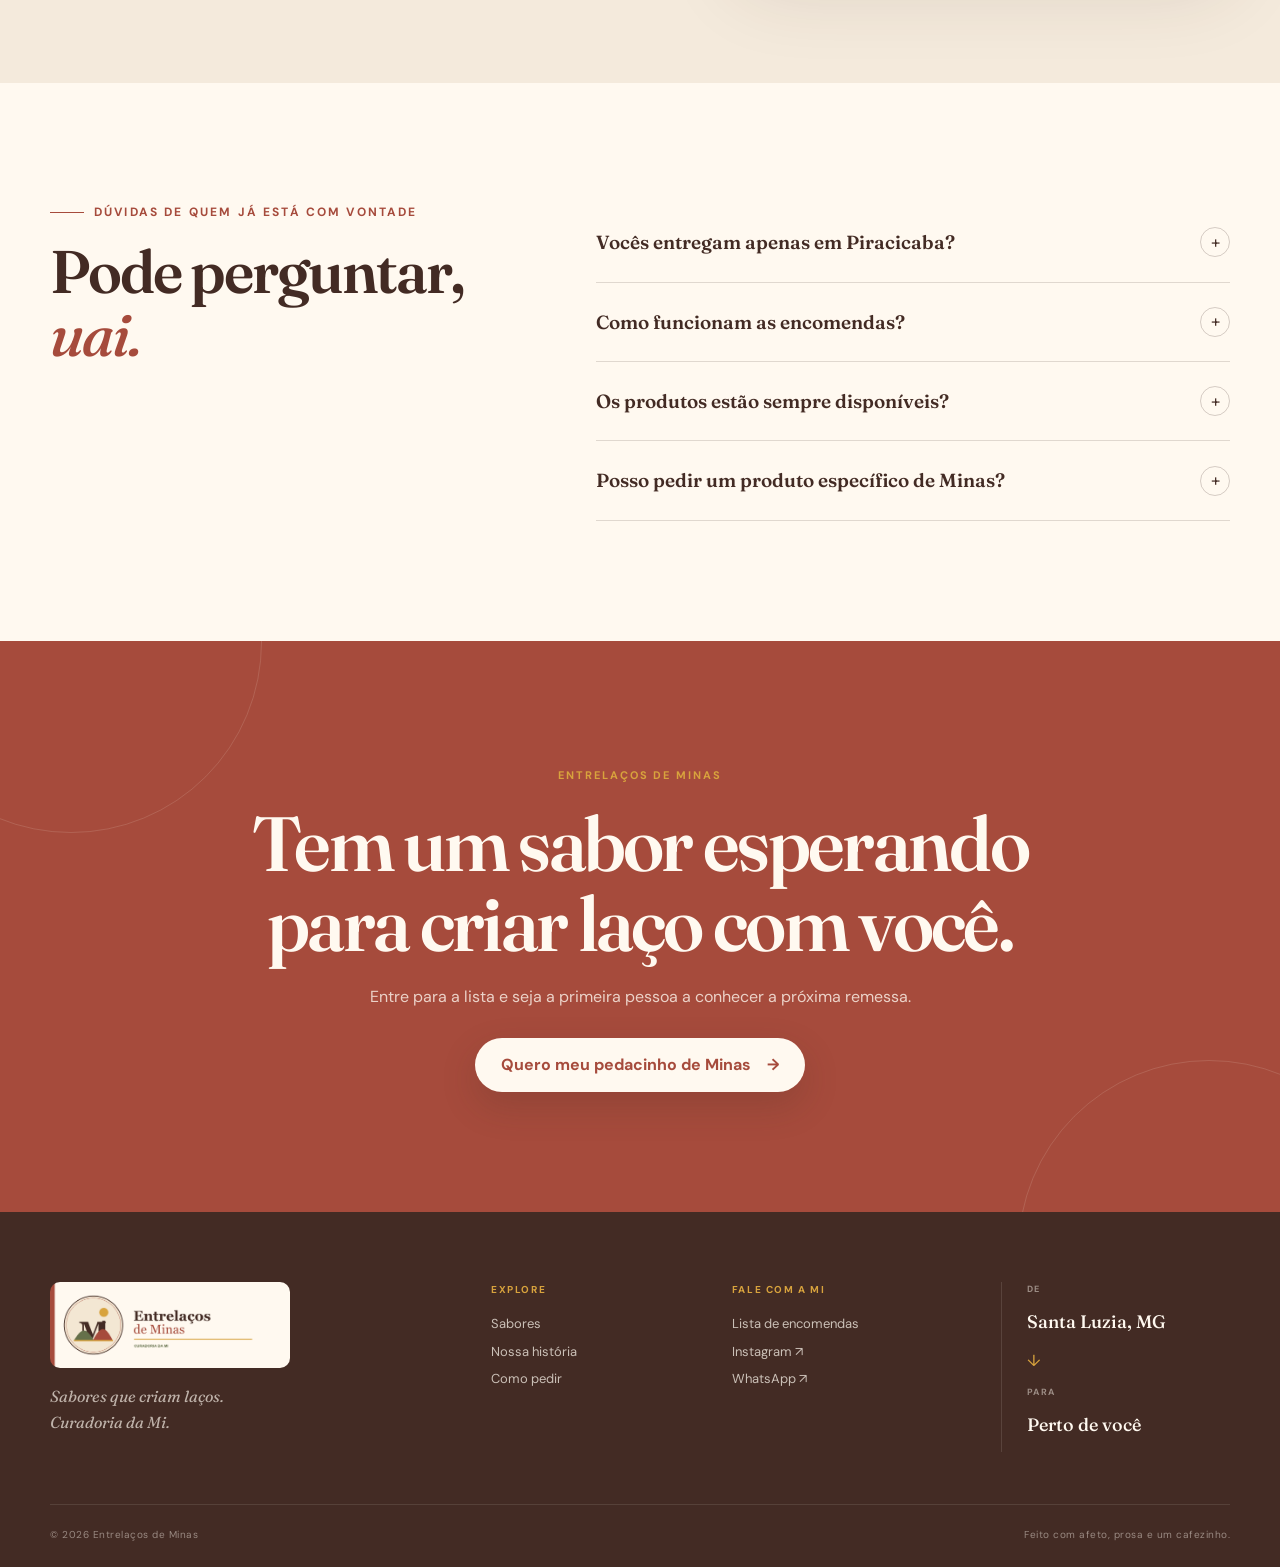
==== commit 630fabd1: "Publica página de sabores disponíveis" ====
--- a/index.html
+++ b/index.html
@@ -52,7 +52,7 @@
         </button>
 
         <nav class="main-nav" id="menu-principal" aria-label="Menu principal">
-          <a href="#sabores">Sabores</a>
+          <a href="sabores.html">Sabores</a>
           <a href="#historia">Nossa história</a>
           <a href="#como-funciona">Como pedir</a>
           <a class="nav-cta" href="#encomenda">Quero encomendar <span>↗</span></a>
@@ -126,7 +126,7 @@
               <p class="category-tag">Adoça a vida</p>
               <h3>Doces mineiros</h3>
               <p>Receitas que lembram cozinha de vó, colher de pau e conversa demorada.</p>
-              <a href="#encomenda" data-interest="Doces mineiros">Quero conhecer <span>↗</span></a>
+              <a href="sabores.html">Ver cardápio <span>↗</span></a>
             </article>
 
             <article class="category-card card-biscuits reveal reveal-delay-1">
@@ -329,7 +329,7 @@
         </div>
         <div class="footer-links">
           <p>Explore</p>
-          <a href="#sabores">Sabores</a>
+          <a href="sabores.html">Sabores</a>
           <a href="#historia">Nossa história</a>
           <a href="#como-funciona">Como pedir</a>
         </div>
--- a/styles.css
+++ b/styles.css
@@ -1486,6 +1486,297 @@
 .reveal.visible {
   opacity: 1;
   transform: translateY(0);
+}
+
+/* Cardápio de sabores */
+.main-nav .is-active::after {
+  transform: scaleX(1) !important;
+  transform-origin: left !important;
+}
+
+.catalog-hero {
+  position: relative;
+  isolation: isolate;
+  overflow: hidden;
+  padding: 102px 0 96px;
+  background:
+    radial-gradient(circle at 8% 30%, rgba(216, 163, 61, 0.2), transparent 28%),
+    radial-gradient(circle at 92% 72%, rgba(223, 162, 142, 0.28), transparent 30%),
+    linear-gradient(135deg, var(--cream) 0%, #f6e6d3 100%);
+}
+
+.catalog-hero::after {
+  position: absolute;
+  right: -7%;
+  bottom: -105px;
+  z-index: -1;
+  width: 360px;
+  height: 360px;
+  border: 1px solid rgba(166, 75, 60, 0.17);
+  border-radius: 50%;
+  content: "";
+}
+
+.catalog-orbit {
+  position: absolute;
+  z-index: -1;
+  border: 1px dashed rgba(166, 75, 60, 0.2);
+  border-radius: 50%;
+}
+
+.catalog-orbit-one {
+  top: -110px;
+  left: -80px;
+  width: 285px;
+  height: 285px;
+}
+
+.catalog-orbit-two {
+  right: 15%;
+  bottom: -165px;
+  width: 250px;
+  height: 250px;
+}
+
+.catalog-hero-inner {
+  display: flex;
+  max-width: 850px;
+  flex-direction: column;
+  align-items: center;
+  text-align: center;
+}
+
+.catalog-hero .eyebrow {
+  justify-content: center;
+}
+
+.catalog-hero h1 {
+  max-width: 790px;
+  margin: 18px 0 22px;
+  color: var(--coffee);
+  font-size: clamp(56px, 7vw, 92px);
+  line-height: 0.98;
+  letter-spacing: -0.05em;
+}
+
+.catalog-hero h1 em {
+  color: var(--terra);
+  font-weight: 500;
+}
+
+.catalog-intro {
+  max-width: 670px;
+  margin: 0;
+  color: var(--coffee-soft);
+  font-size: 18px;
+}
+
+.catalog-status {
+  display: inline-flex;
+  align-items: center;
+  gap: 9px;
+  margin-top: 30px;
+  padding: 10px 18px;
+  border: 1px solid rgba(101, 112, 74, 0.25);
+  border-radius: 999px;
+  background: rgba(255, 255, 255, 0.6);
+  color: var(--olive);
+  font-size: 12px;
+  font-weight: 700;
+  letter-spacing: 0.1em;
+  text-transform: uppercase;
+}
+
+.catalog-status span {
+  color: var(--gold);
+}
+
+.product-section {
+  position: relative;
+  background: var(--cream);
+}
+
+.catalog-heading {
+  display: grid;
+  grid-template-columns: 1.25fr 0.75fr;
+  align-items: end;
+  gap: 80px;
+  margin-bottom: 54px;
+}
+
+.catalog-heading h2 {
+  margin: 14px 0 0;
+}
+
+.catalog-heading > p {
+  max-width: 430px;
+  margin: 0 0 9px;
+  color: var(--coffee-soft);
+}
+
+.product-grid {
+  display: grid;
+  grid-template-columns: repeat(2, minmax(0, 1fr));
+  gap: 32px;
+}
+
+.product-card {
+  overflow: hidden;
+  border: 1px solid rgba(67, 43, 36, 0.1);
+  border-radius: 30px;
+  box-shadow: 0 18px 60px rgba(67, 43, 36, 0.09);
+  background: #fffdf9;
+  transition: transform 0.35s ease, box-shadow 0.35s ease;
+}
+
+.product-card:hover {
+  box-shadow: 0 26px 70px rgba(67, 43, 36, 0.15);
+  transform: translateY(-7px);
+}
+
+.product-photo {
+  position: relative;
+  overflow: hidden;
+  aspect-ratio: 1 / 0.82;
+  background: var(--cream-deep);
+}
+
+.product-photo::after {
+  position: absolute;
+  inset: 0;
+  content: "";
+  background: linear-gradient(to top, rgba(67, 43, 36, 0.18), transparent 35%);
+  pointer-events: none;
+}
+
+.product-photo img {
+  width: 100%;
+  height: 100%;
+  object-fit: cover;
+  transition: transform 0.65s cubic-bezier(.2,.8,.2,1);
+}
+
+.product-card:hover .product-photo img {
+  transform: scale(1.045);
+}
+
+.photo-badge {
+  position: absolute;
+  right: 20px;
+  bottom: 20px;
+  z-index: 1;
+  padding: 7px 13px;
+  border: 1px solid rgba(255, 255, 255, 0.5);
+  border-radius: 999px;
+  backdrop-filter: blur(8px);
+  background: rgba(67, 43, 36, 0.78);
+  color: var(--cream);
+  font-size: 10px;
+  font-weight: 700;
+  letter-spacing: 0.13em;
+  text-transform: uppercase;
+}
+
+.product-body {
+  padding: 30px 32px 34px;
+}
+
+.product-status {
+  display: flex;
+  align-items: center;
+  gap: 8px;
+  margin: 0 0 12px;
+  color: var(--olive) !important;
+  font-size: 10px !important;
+  font-weight: 700;
+  letter-spacing: 0.12em;
+  text-transform: uppercase;
+}
+
+.product-status span {
+  width: 8px;
+  height: 8px;
+  border-radius: 50%;
+  box-shadow: 0 0 0 5px rgba(101, 112, 74, 0.11);
+  background: var(--olive);
+}
+
+.product-body h3 {
+  margin: 0 0 11px;
+  color: var(--coffee);
+  font-family: var(--serif);
+  font-size: clamp(29px, 3vw, 39px);
+  line-height: 1.08;
+  letter-spacing: -0.035em;
+}
+
+.product-body > p {
+  min-height: 52px;
+  margin: 0;
+  color: var(--coffee-soft);
+  font-size: 14px;
+  line-height: 1.7;
+}
+
+.product-meta {
+  display: flex;
+  flex-wrap: wrap;
+  align-items: center;
+  gap: 7px;
+  margin: 20px 0 23px;
+  padding-top: 16px;
+  border-top: 1px solid rgba(67, 43, 36, 0.09);
+  color: rgba(67, 43, 36, 0.72);
+  font-size: 11px;
+  font-weight: 600;
+}
+
+.product-meta i {
+  color: var(--gold);
+  font-style: normal;
+}
+
+.product-order {
+  width: 100%;
+  justify-content: center;
+  border: 1px solid var(--terra);
+  background: var(--terra);
+  color: var(--cream);
+}
+
+.product-order:hover {
+  background: var(--terra-dark);
+}
+
+.catalog-note {
+  display: flex;
+  max-width: 760px;
+  align-items: flex-start;
+  gap: 15px;
+  margin: 52px auto 0;
+  padding: 21px 25px;
+  border: 1px solid rgba(216, 163, 61, 0.28);
+  border-radius: 18px;
+  background: rgba(216, 163, 61, 0.08);
+}
+
+.catalog-note > span {
+  color: var(--gold);
+  font-size: 20px;
+}
+
+.catalog-note p {
+  margin: 0;
+  color: var(--coffee-soft);
+  font-size: 13px;
+}
+
+.catalog-note strong {
+  color: var(--coffee);
+}
+
+.catalog-cta {
+  background: var(--terra-dark);
 }
 
 @media (max-width: 1050px) {
@@ -1854,6 +2145,79 @@
   .floating-whatsapp {
     padding: 8px;
   }
+
+  .catalog-hero {
+    padding: 72px 0 70px;
+  }
+
+  .catalog-hero h1 {
+    font-size: clamp(48px, 14vw, 66px);
+  }
+
+  .catalog-intro {
+    font-size: 16px;
+  }
+
+  .product-section {
+    padding-top: 82px;
+    padding-bottom: 84px;
+  }
+
+  .product-grid {
+    gap: 24px;
+  }
+
+  .product-card {
+    border-radius: 23px;
+  }
+
+  .product-photo {
+    aspect-ratio: 1 / 0.88;
+  }
+
+  .product-body {
+    padding: 24px 21px 27px;
+  }
+
+  .product-body > p {
+    min-height: 0;
+  }
+
+  .product-meta {
+    align-items: flex-start;
+    flex-direction: column;
+    gap: 2px;
+  }
+
+  .product-meta i {
+    display: none;
+  }
+
+  .catalog-note {
+    padding: 18px;
+  }
+}
+
+@media (max-width: 820px) {
+  .catalog-heading {
+    grid-template-columns: 1fr;
+    gap: 20px;
+    text-align: center;
+  }
+
+  .catalog-heading .eyebrow {
+    justify-content: center;
+  }
+
+  .catalog-heading > p {
+    margin-inline: auto;
+  }
+
+  .product-grid {
+    grid-template-columns: 1fr;
+    max-width: 620px;
+    margin-inline: auto;
+  }
 }
 
 @media (prefers-reduced-motion: reduce) {
